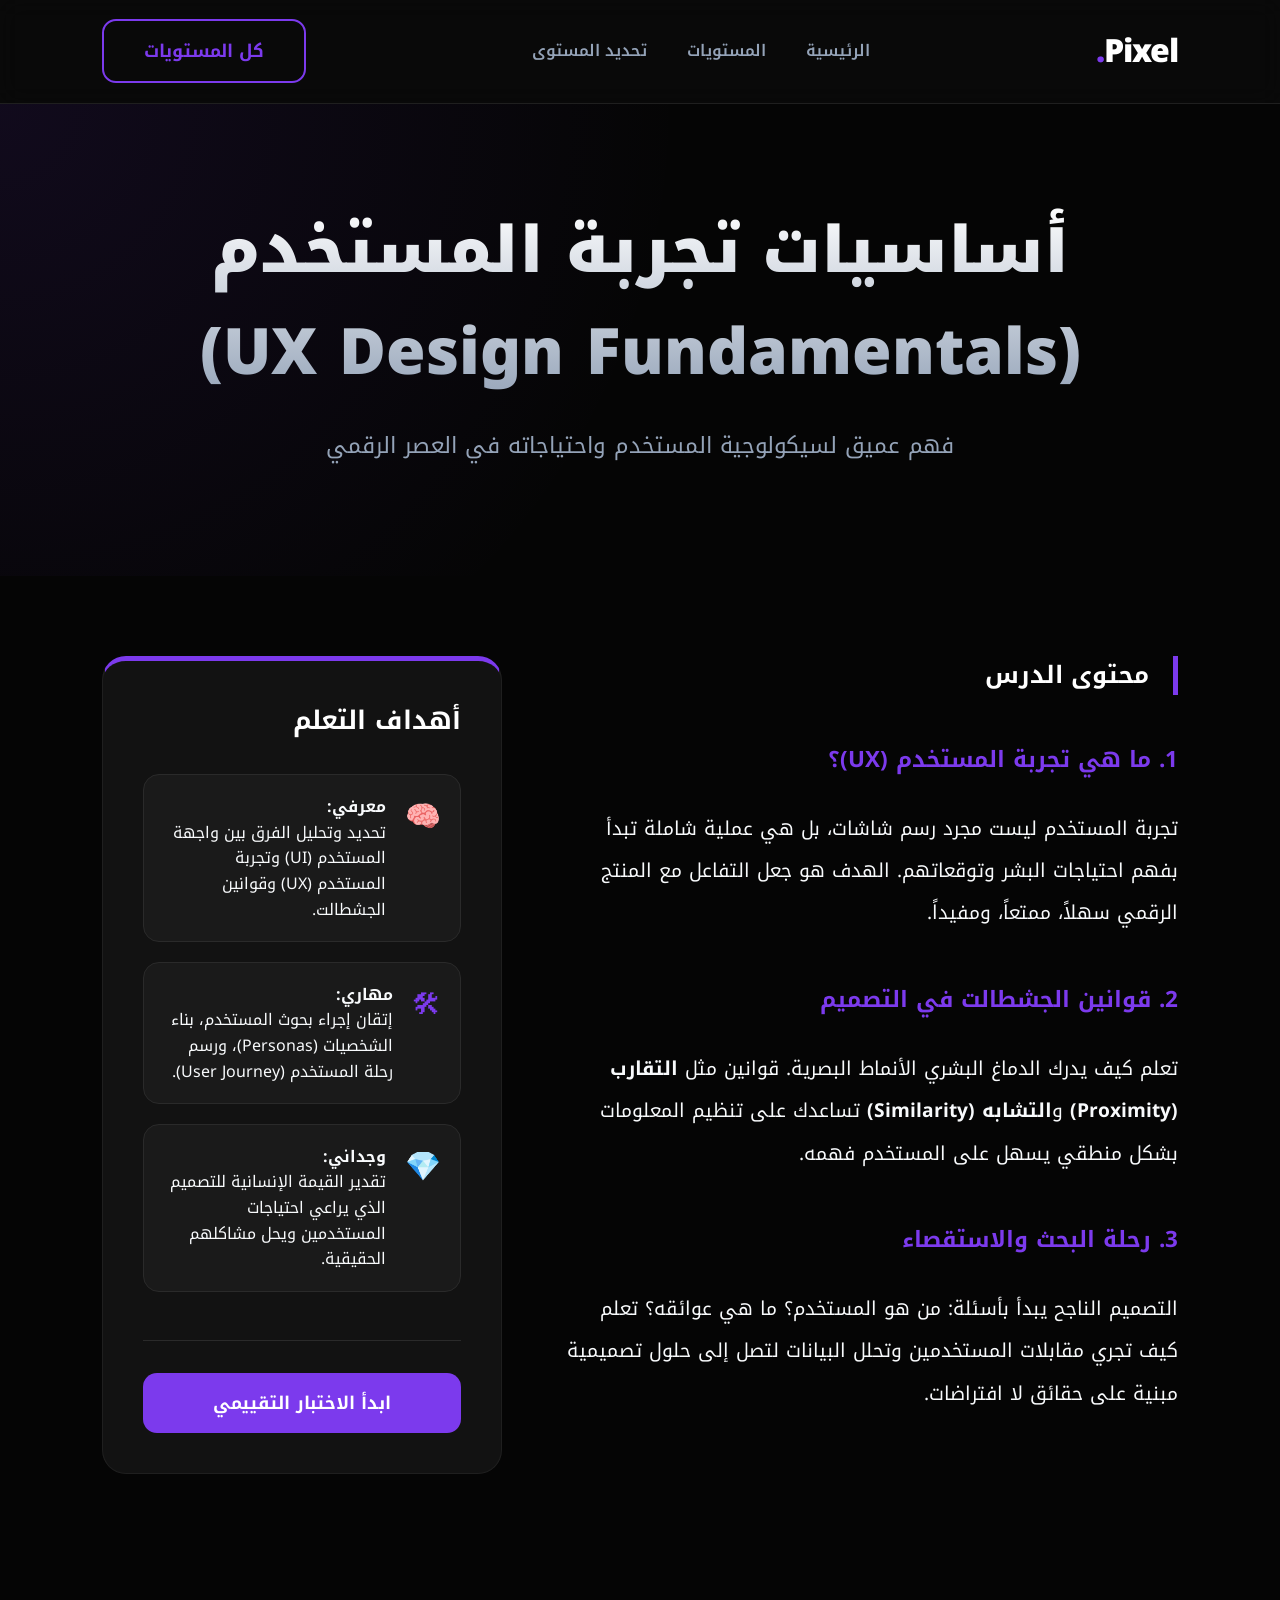
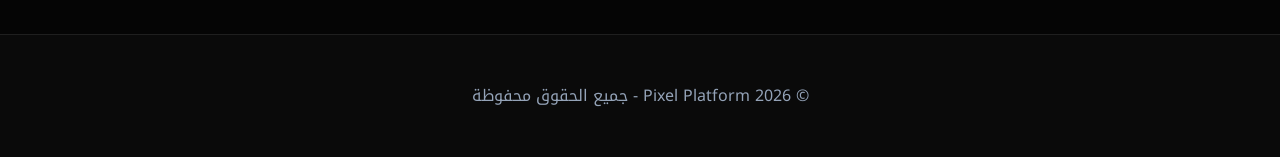
==== pages/lesson-detail.html @ 5a172990 "Initial commit: Pixel UI/UX Platform" ====
<!DOCTYPE html>
<html lang="ar" dir="rtl">
<head>
    <meta charset="UTF-8">
    <meta name="viewport" content="width=device-width, initial-scale=1.0">
    <title>Pixel | تفاصيل الدرس</title>
    <link rel="stylesheet" href="../css/style.css">
    <link rel="preconnect" href="https://fonts.googleapis.com">
    <link rel="preconnect" href="https://fonts.gstatic.com" crossorigin>
    <link href="https://fonts.googleapis.com/css2?family=Noto+Kufi+Arabic:wght@400;700;900&display=swap" rel="stylesheet">
    <style>
        body { font-family: 'Noto Kufi Arabic', sans-serif; }
        .objective-item { display: flex; align-items: flex-start; gap: 1.2rem; margin-bottom: 1.2rem; padding: 1.2rem; background: #1a1a1a; border-radius: 16px; border: 1px solid #2a2a2a; transition: var(--transition); }
        .objective-item:hover { transform: translateX(-8px); border-color: var(--secondary); background: #251a3a; }
        .objective-icon { font-size: 1.8rem; color: var(--secondary); }
    </style>
</head>
<body>
    <nav class="navbar animate-up">
        <div class="logo">Pixel<span>.</span></div>
        <ul class="nav-links">
            <li><a href="../index.html">الرئيسية</a></li>
            <li><a href="levels.html">المستويات</a></li>
            <li><a href="placement-test.html">تحديد المستوى</a></li>
        </ul>
        <a href="levels.html" class="btn btn-outline">كل المستويات</a>
    </nav>

    <header class="hero" style="padding: 6rem 8% 4rem; background: radial-gradient(circle at top left, rgba(124, 58, 237, 0.1), transparent 50%);">
        <div class="container">
            <h1 id="lesson-title" class="animate-up">جاري التحميل...</h1>
            <p id="lesson-subtitle" class="animate-up" style="animation-delay: 0.2s;"></p>
        </div>
    </header>

    <main class="container">
        <div style="display: grid; grid-template-columns: 1fr 400px; gap: 4rem; margin-top: 5rem; flex-wrap: wrap;">
            <div class="animate-up" style="animation-delay: 0.4s;">
                <h2 style="color: var(--white); margin-bottom: 2.5rem; border-right: 5px solid var(--secondary); padding-right: 1.5rem;">محتوى الدرس</h2>
                <div id="lesson-content" style="font-size: 1.2rem; line-height: 2.2; color: var(--text-main);">
                    <!-- Content loaded via JS -->
                </div>
            </div>

            <aside class="animate-up" style="animation-delay: 0.6s;">
                <div class="card" style="position: sticky; top: 120px; border-top: 5px solid var(--secondary);">
                    <h3 style="margin-bottom: 2rem; font-size: 1.6rem;">أهداف التعلم</h3>
                    <div id="objectives-container">
                        <!-- Objectives loaded via JS -->
                    </div>
                    <div style="margin-top: 3rem; padding-top: 2rem; border-top: 1px solid #2a2a2a; text-align: center;">
                        <a href="quiz.html" class="btn" style="width: 100%; justify-content: center;">ابدأ الاختبار التقييمي</a>
                    </div>
                </div>
            </aside>
        </div>
    </main>

    <footer style="margin-top: 10rem; padding: 3rem; text-align: center;">
        <p style="color: var(--text-muted);">&copy; 2026 Pixel Platform - جميع الحقوق محفوظة</p>
    </footer>

    <script src="../js/lessons-data.js"></script>
    <script>
        const urlParams = new URLSearchParams(window.location.search);
        const lessonId = urlParams.get('id') || "1";

        if (lessonsData[lessonId]) {
            const lesson = lessonsData[lessonId];
            document.getElementById('lesson-title').innerText = lesson.title;
            document.getElementById('lesson-subtitle').innerText = lesson.subtitle;
            document.getElementById('lesson-content').innerHTML = lesson.content;
            
            const objectivesHTML = `
                <div class="objective-item">
                    <span class="objective-icon">🧠</span>
                    <div><strong>معرفي:</strong><br>${lesson.objectives.cognitive}</div>
                </div>
                <div class="objective-item">
                    <span class="objective-icon">🛠</span>
                    <div><strong>مهاري:</strong><br>${lesson.objectives.skill}</div>
                </div>
                <div class="objective-item">
                    <span class="objective-icon">💎</span>
                    <div><strong>وجداني:</strong><br>${lesson.objectives.emotional}</div>
                </div>
            `;
            document.getElementById('objectives-container').innerHTML = objectivesHTML;
            document.title = `Pixel | ${lesson.title}`;
        }
    </script>
</body>
</html>
---- css/style.css ----
/* Pixel UI/UX Platform - Dark & Purple Professional Theme */
:root {
    --primary: #0a0a0a;
    --secondary: #7c3aed; /* Vibrant Purple */
    --secondary-hover: #8b5cf6;
    --accent: #d8b4fe;
    --background: #050505;
    --surface: #121212;
    --text-main: #f8fafc;
    --text-muted: #94a3b8;
    --white: #ffffff;
    --card-shadow: 0 10px 30px -5px rgba(124, 58, 237, 0.2);
    --transition: all 0.3s cubic-bezier(0.4, 0, 0.2, 1);
}

* {
    box-sizing: border-box;
    margin: 0;
    padding: 0;
}

body {
    font-family: 'Inter', 'Segoe UI', Tahoma, Geneva, Verdana, sans-serif;
    direction: rtl;
    text-align: right;
    line-height: 1.6;
    color: var(--text-main);
    background-color: var(--background);
    overflow-x: hidden;
}

/* Animations */
@keyframes fadeInUp {
    from { opacity: 0; transform: translateY(30px); }
    to { opacity: 1; transform: translateY(0); }
}

@keyframes glow {
    0% { box-shadow: 0 0 5px rgba(124, 58, 237, 0.2); }
    50% { box-shadow: 0 0 20px rgba(124, 58, 237, 0.4); }
    100% { box-shadow: 0 0 5px rgba(124, 58, 237, 0.2); }
}

.animate-up { animation: fadeInUp 0.8s ease-out forwards; }

/* Navbar */
.navbar {
    background-color: rgba(10, 10, 10, 0.8);
    backdrop-filter: blur(12px);
    padding: 1.2rem 8%;
    display: flex;
    justify-content: space-between;
    align-items: center;
    position: sticky;
    top: 0;
    z-index: 1000;
    border-bottom: 1px solid #1f1f1f;
}

.logo {
    font-size: 2rem;
    font-weight: 900;
    color: var(--white);
    letter-spacing: -1px;
}

.logo span {
    color: var(--secondary);
}

.nav-links {
    list-style: none;
    display: flex;
    gap: 2.5rem;
}

.nav-links a {
    color: var(--text-muted);
    text-decoration: none;
    font-weight: 600;
    transition: var(--transition);
}

.nav-links a:hover, .nav-links a.active {
    color: var(--secondary);
}

/* Hero Section */
.hero {
    padding: 10rem 8% 8rem;
    background: radial-gradient(circle at top left, rgba(124, 58, 237, 0.15), transparent 40%),
                radial-gradient(circle at bottom right, rgba(124, 58, 237, 0.1), transparent 40%);
    text-align: center;
}

.hero h1 {
    font-size: 4rem;
    font-weight: 900;
    margin-bottom: 1.5rem;
    background: linear-gradient(to bottom, #fff, #94a3b8);
    -webkit-background-clip: text;
    -webkit-text-fill-color: transparent;
}

.hero p {
    font-size: 1.4rem;
    color: var(--text-muted);
    max-width: 800px;
    margin: 0 auto 3rem;
}

/* Cards & Grid */
.container {
    max-width: 1400px;
    margin: 0 auto;
    padding: 0 8%;
}

.grid {
    display: grid;
    grid-template-columns: repeat(auto-fit, minmax(350px, 1fr));
    gap: 2.5rem;
    margin: 5rem 0;
}

.card {
    background: var(--surface);
    border-radius: 24px;
    padding: 2.5rem;
    border: 1px solid #1f1f1f;
    transition: var(--transition);
    position: relative;
    overflow: hidden;
}

.card:hover {
    transform: translateY(-10px);
    border-color: var(--secondary);
    box-shadow: var(--card-shadow);
}

.card h3 {
    font-size: 1.5rem;
    margin-bottom: 1rem;
    color: var(--white);
}

.card p {
    color: var(--text-muted);
    margin-bottom: 1.5rem;
}

/* Buttons */
.btn {
    display: inline-flex;
    align-items: center;
    padding: 1rem 2.5rem;
    background-color: var(--secondary);
    color: var(--white);
    text-decoration: none;
    border-radius: 14px;
    font-weight: 700;
    transition: var(--transition);
    border: none;
    cursor: pointer;
    font-size: 1.1rem;
}

.btn:hover {
    background-color: var(--secondary-hover);
    transform: scale(1.05);
    box-shadow: 0 0 25px rgba(124, 58, 237, 0.5);
}

.btn-outline {
    background-color: transparent;
    border: 2px solid var(--secondary);
    color: var(--secondary);
}

.btn-outline:hover {
    background-color: var(--secondary);
    color: var(--white);
}

/* Quiz UI */
.quiz-container {
    max-width: 900px;
    margin: 4rem auto;
    background: var(--surface);
    padding: 3.5rem;
    border-radius: 32px;
    border: 1px solid #1f1f1f;
}

.option {
    background: #1a1a1a;
    border: 2px solid #2a2a2a;
    border-radius: 16px;
    padding: 1.2rem;
    margin-bottom: 1rem;
    cursor: pointer;
    transition: var(--transition);
    display: flex;
    align-items: center;
    gap: 1rem;
}

.option:hover {
    border-color: var(--secondary);
    background: #251a3a;
}

.option.selected {
    border-color: var(--secondary);
    background: var(--secondary);
    color: white;
}

/* Footer */
footer {
    padding: 5rem 8% 3rem;
    background: #0a0a0a;
    border-top: 1px solid #1f1f1f;
    text-align: center;
}

.footer-logo {
    font-size: 1.8rem;
    font-weight: 800;
    margin-bottom: 2rem;
}

/* Responsive */
@media (max-width: 768px) {
    .hero h1 { font-size: 2.8rem; }
    .nav-links { display: none; }
}
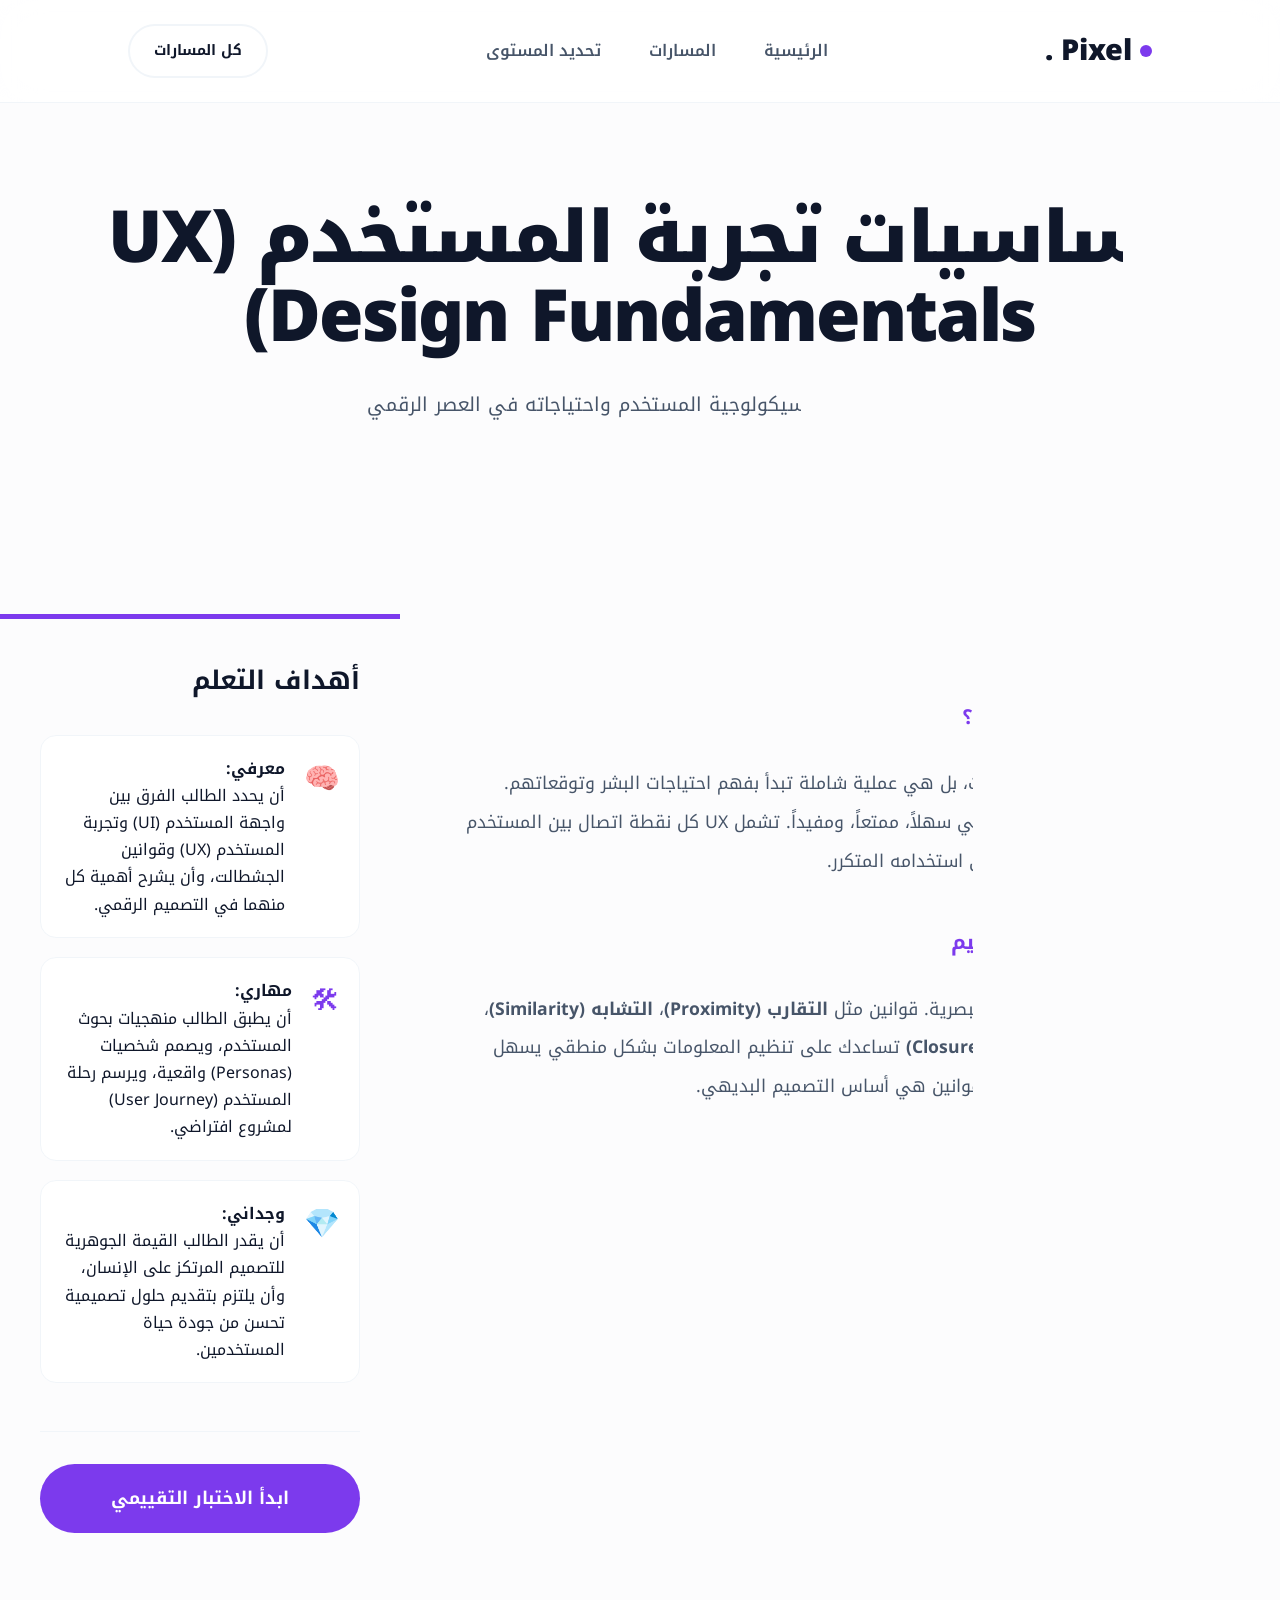
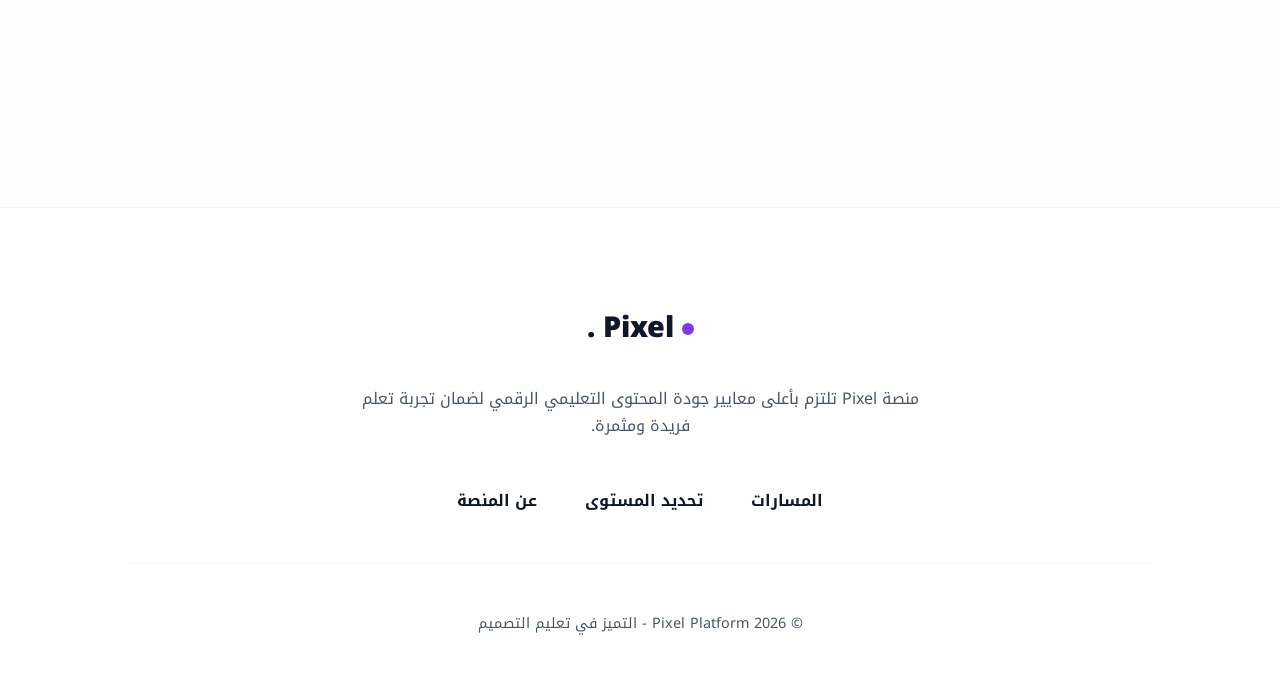
==== commit cf46b7c4: "Compliance Update: Ensure all 14 pedagogical and technical standards are met" ====
--- a/pages/lesson-detail.html
+++ b/pages/lesson-detail.html
@@ -10,66 +10,92 @@
     <link href="https://fonts.googleapis.com/css2?family=Noto+Kufi+Arabic:wght@400;700;900&display=swap" rel="stylesheet">
     <style>
         body { font-family: 'Noto Kufi Arabic', sans-serif; }
-        .objective-item { display: flex; align-items: flex-start; gap: 1.2rem; margin-bottom: 1.2rem; padding: 1.2rem; background: #1a1a1a; border-radius: 16px; border: 1px solid #2a2a2a; transition: var(--transition); }
-        .objective-item:hover { transform: translateX(-8px); border-color: var(--secondary); background: #251a3a; }
+        .objective-item { display: flex; align-items: flex-start; gap: 1.2rem; margin-bottom: 1.2rem; padding: 1.2rem; background: var(--card-bg); border-radius: 16px; border: 1px solid var(--border-soft); transition: var(--transition-smooth); }
+        .objective-item:hover { transform: translateX(-8px); border-color: var(--secondary); background: var(--secondary-light); }
         .objective-icon { font-size: 1.8rem; color: var(--secondary); }
     </style>
 </head>
 <body>
-    <nav class="navbar animate-up">
-        <div class="logo">Pixel<span>.</span></div>
+    <nav class="navbar reveal">
+        <div class="logo">
+            <div class="logo-dot"></div>
+            Pixel<span>.</span>
+        </div>
         <ul class="nav-links">
             <li><a href="../index.html">الرئيسية</a></li>
-            <li><a href="levels.html">المستويات</a></li>
+            <li><a href="levels.html">المسارات</a></li>
             <li><a href="placement-test.html">تحديد المستوى</a></li>
         </ul>
-        <a href="levels.html" class="btn btn-outline">كل المستويات</a>
+        <a href="levels.html" class="btn-ghost" style="padding: 0.8rem 1.5rem; font-size: 0.9rem;">كل المسارات</a>
     </nav>
 
-    <header class="hero" style="padding: 6rem 8% 4rem; background: radial-gradient(circle at top left, rgba(124, 58, 237, 0.1), transparent 50%);">
+    <header class="hero" style="padding: 6rem 8% 4rem; background: none;">
         <div class="container">
-            <h1 id="lesson-title" class="animate-up">جاري التحميل...</h1>
-            <p id="lesson-subtitle" class="animate-up" style="animation-delay: 0.2s;"></p>
+            <h1 id="lesson-title" class="reveal">جاري التحميل...</h1>
+            <p id="lesson-subtitle" class="reveal" style="animation-delay: 0.2s; font-size: 1.2rem;"></p>
         </div>
     </header>
 
     <main class="container">
         <div style="display: grid; grid-template-columns: 1fr 400px; gap: 4rem; margin-top: 5rem; flex-wrap: wrap;">
-            <div class="animate-up" style="animation-delay: 0.4s;">
-                <h2 style="color: var(--white); margin-bottom: 2.5rem; border-right: 5px solid var(--secondary); padding-right: 1.5rem;">محتوى الدرس</h2>
-                <div id="lesson-content" style="font-size: 1.2rem; line-height: 2.2; color: var(--text-main);">
+            <div class="reveal" style="animation-delay: 0.4s;">
+                <h2 style="color: var(--text-dark); margin-bottom: 2.5rem; border-right: 5px solid var(--secondary); padding-right: 1.5rem;">محتوى الدرس</h2>
+                <div id="lesson-content" style="font-size: 1.1rem; line-height: 2.2; color: var(--text-slate);">
                     <!-- Content loaded via JS -->
+                </div>
+                <div style="margin-top: 4rem; padding-top: 2rem; border-top: 1px solid var(--border-soft);">
+                    <h3 style="color: var(--text-dark); margin-bottom: 1.5rem;">أدوات ومصادر مساعدة</h3>
+                    <p style="color: var(--text-slate);">لتعزيز فهمك، يمكنك استكشاف هذه الأدوات والمصادر الإضافية:</p>
+                    <ul style="list-style: none; margin-top: 1rem;">
+                        <li style="margin-bottom: 0.8rem;"><a href="#" style="color: var(--secondary); text-decoration: none; font-weight: 600;">فيديو شرح مفصل للمفاهيم الأساسية</a></li>
+                        <li style="margin-bottom: 0.8rem;"><a href="#" style="color: var(--secondary); text-decoration: none; font-weight: 600;">ملخص مرئي (Infographic) لقوانين الجشطالت</a></li>
+                        <li style="margin-bottom: 0.8rem;"><a href="#" style="color: var(--secondary); text-decoration: none; font-weight: 600;">تمارين تفاعلية على Figma</a></li>
+                    </ul>
                 </div>
             </div>
 
-            <aside class="animate-up" style="animation-delay: 0.6s;">
-                <div class="card" style="position: sticky; top: 120px; border-top: 5px solid var(--secondary);">
-                    <h3 style="margin-bottom: 2rem; font-size: 1.6rem;">أهداف التعلم</h3>
+            <aside class="reveal" style="animation-delay: 0.6s;">
+                <div class="card" style="position: sticky; top: 120px; border-top: 5px solid var(--secondary); padding: 2.5rem;">
+                    <h3 style="margin-bottom: 2rem; font-size: 1.6rem; color: var(--text-dark);">أهداف التعلم</h3>
                     <div id="objectives-container">
                         <!-- Objectives loaded via JS -->
                     </div>
-                    <div style="margin-top: 3rem; padding-top: 2rem; border-top: 1px solid #2a2a2a; text-align: center;">
-                        <a href="quiz.html" class="btn" style="width: 100%; justify-content: center;">ابدأ الاختبار التقييمي</a>
+                    <div style="margin-top: 3rem; padding-top: 2rem; border-top: 1px solid var(--border-soft); text-align: center;">
+                        <a href="quiz.html" class="btn-main" style="width: 100%; justify-content: center;">ابدأ الاختبار التقييمي</a>
                     </div>
                 </div>
             </aside>
         </div>
     </main>
 
-    <footer style="margin-top: 10rem; padding: 3rem; text-align: center;">
-        <p style="color: var(--text-muted);">&copy; 2026 Pixel Platform - جميع الحقوق محفوظة</p>
+    <footer style="margin-top: 10rem; padding: 6rem 10% 4rem; background: #fff; border-top: 1px solid var(--border-soft); text-align: center;">
+        <div class="container">
+            <div class="logo" style="justify-content: center; margin-bottom: 2rem;">
+                <div class="logo-dot"></div>
+                Pixel<span>.</span>
+            </div>
+            <p style="color: var(--text-slate); max-width: 600px; margin: 0 auto 3rem;">منصة Pixel تلتزم بأعلى معايير جودة المحتوى التعليمي الرقمي لضمان تجربة تعلم فريدة ومثمرة.</p>
+            <div style="display: flex; gap: 3rem; justify-content: center; margin-bottom: 3rem; font-weight: 700;">
+                <a href="levels.html" style="color: var(--text-dark); text-decoration: none;">المسارات</a>
+                <a href="placement-test.html" style="color: var(--text-dark); text-decoration: none;">تحديد المستوى</a>
+                <a href="#" style="color: var(--text-dark); text-decoration: none;">عن المنصة</a>
+            </div>
+            <div style="border-top: 1px solid var(--border-soft); padding-top: 3rem; color: var(--text-slate); font-size: 0.9rem;">
+                &copy; 2026 Pixel Platform - التميز في تعليم التصميم
+            </div>
+        </div>
     </footer>
 
     <script src="../js/lessons-data.js"></script>
     <script>
         const urlParams = new URLSearchParams(window.location.search);
-        const lessonId = urlParams.get('id') || "1";
+        const lessonId = urlParams.get("id") || "1";
 
         if (lessonsData[lessonId]) {
             const lesson = lessonsData[lessonId];
-            document.getElementById('lesson-title').innerText = lesson.title;
-            document.getElementById('lesson-subtitle').innerText = lesson.subtitle;
-            document.getElementById('lesson-content').innerHTML = lesson.content;
+            document.getElementById("lesson-title").innerText = lesson.title;
+            document.getElementById("lesson-subtitle").innerText = lesson.subtitle;
+            document.getElementById("lesson-content").innerHTML = lesson.content;
             
             const objectivesHTML = `
                 <div class="objective-item">
@@ -85,7 +111,7 @@
                     <div><strong>وجداني:</strong><br>${lesson.objectives.emotional}</div>
                 </div>
             `;
-            document.getElementById('objectives-container').innerHTML = objectivesHTML;
+            document.getElementById("objectives-container").innerHTML = objectivesHTML;
             document.title = `Pixel | ${lesson.title}`;
         }
     </script>
--- a/css/style.css
+++ b/css/style.css
@@ -1,16 +1,18 @@
-/* Pixel UI/UX Platform - Dark & Purple Professional Theme */
+/* Pixel UI/UX Platform - Modern Minimalist (Bento Grid) Light Theme */
 :root {
-    --primary: #0a0a0a;
+    --primary: #ffffff;
     --secondary: #7c3aed; /* Vibrant Purple */
-    --secondary-hover: #8b5cf6;
-    --accent: #d8b4fe;
-    --background: #050505;
-    --surface: #121212;
-    --text-main: #f8fafc;
-    --text-muted: #94a3b8;
-    --white: #ffffff;
-    --card-shadow: 0 10px 30px -5px rgba(124, 58, 237, 0.2);
-    --transition: all 0.3s cubic-bezier(0.4, 0, 0.2, 1);
+    --secondary-light: #f5f3ff;
+    --text-dark: #0f172a;
+    --text-slate: #475569;
+    --bg-main: #fcfcfd;
+    --border-soft: #f1f5f9;
+    --card-bg: #ffffff;
+    --shadow-sm: 0 2px 4px rgba(0,0,0,0.02);
+    --shadow-md: 0 20px 40px -15px rgba(124, 58, 237, 0.12);
+    --radius-lg: 32px;
+    --radius-md: 20px;
+    --transition-smooth: all 0.5s cubic-bezier(0.23, 1, 0.32, 1);
 }
 
 * {
@@ -20,219 +22,264 @@
 }
 
 body {
-    font-family: 'Inter', 'Segoe UI', Tahoma, Geneva, Verdana, sans-serif;
+    font-family: 'Noto Kufi Arabic', 'Inter', sans-serif;
     direction: rtl;
     text-align: right;
-    line-height: 1.6;
-    color: var(--text-main);
-    background-color: var(--background);
+    background-color: var(--bg-main);
+    color: var(--text-dark);
+    line-height: 1.7;
     overflow-x: hidden;
 }
 
-/* Animations */
-@keyframes fadeInUp {
-    from { opacity: 0; transform: translateY(30px); }
-    to { opacity: 1; transform: translateY(0); }
-}
-
-@keyframes glow {
-    0% { box-shadow: 0 0 5px rgba(124, 58, 237, 0.2); }
-    50% { box-shadow: 0 0 20px rgba(124, 58, 237, 0.4); }
-    100% { box-shadow: 0 0 5px rgba(124, 58, 237, 0.2); }
-}
-
-.animate-up { animation: fadeInUp 0.8s ease-out forwards; }
-
-/* Navbar */
+/* Sophisticated Animations */
+@keyframes revealUp {
+    from { opacity: 0; transform: translateY(40px) scale(0.98); }
+    to { opacity: 1; transform: translateY(0) scale(1); }
+}
+
+@keyframes float {
+    0%, 100% { transform: translateY(0); }
+    50% { transform: translateY(-10px); }
+}
+
+.reveal { animation: revealUp 1s cubic-bezier(0.16, 1, 0.3, 1) forwards; }
+
+/* Modern Navigation */
 .navbar {
-    background-color: rgba(10, 10, 10, 0.8);
-    backdrop-filter: blur(12px);
-    padding: 1.2rem 8%;
+    padding: 1.5rem 10%;
     display: flex;
     justify-content: space-between;
     align-items: center;
+    background: rgba(255, 255, 255, 0.8);
+    backdrop-filter: blur(20px);
     position: sticky;
     top: 0;
     z-index: 1000;
-    border-bottom: 1px solid #1f1f1f;
+    border-bottom: 1px solid var(--border-soft);
 }
 
 .logo {
-    font-size: 2rem;
+    font-size: 1.8rem;
     font-weight: 900;
-    color: var(--white);
-    letter-spacing: -1px;
-}
-
-.logo span {
-    color: var(--secondary);
+    color: var(--text-dark);
+    display: flex;
+    align-items: center;
+    gap: 0.5rem;
+}
+
+.logo-dot {
+    width: 12px;
+    height: 12px;
+    background: var(--secondary);
+    border-radius: 50%;
 }
 
 .nav-links {
+    display: flex;
+    gap: 3rem;
     list-style: none;
-    display: flex;
-    gap: 2.5rem;
 }
 
 .nav-links a {
-    color: var(--text-muted);
     text-decoration: none;
+    color: var(--text-slate);
     font-weight: 600;
-    transition: var(--transition);
+    font-size: 1rem;
+    transition: var(--transition-smooth);
+    position: relative;
+}
+
+.nav-links a::after {
+    content: '';
+    position: absolute;
+    bottom: -5px;
+    left: 0;
+    width: 0;
+    height: 2px;
+    background: var(--secondary);
+    transition: var(--transition-smooth);
+}
+
+.nav-links a:hover::after, .nav-links a.active::after {
+    width: 100%;
 }
 
 .nav-links a:hover, .nav-links a.active {
     color: var(--secondary);
 }
 
-/* Hero Section */
+/* Creative Hero */
 .hero {
-    padding: 10rem 8% 8rem;
-    background: radial-gradient(circle at top left, rgba(124, 58, 237, 0.15), transparent 40%),
-                radial-gradient(circle at bottom right, rgba(124, 58, 237, 0.1), transparent 40%);
+    padding: 10rem 10% 6rem;
     text-align: center;
+    position: relative;
+}
+
+.hero-tag {
+    display: inline-block;
+    padding: 0.6rem 1.5rem;
+    background: var(--secondary-light);
+    color: var(--secondary);
+    border-radius: 100px;
+    font-weight: 700;
+    font-size: 0.9rem;
+    margin-bottom: 2rem;
 }
 
 .hero h1 {
-    font-size: 4rem;
+    font-size: 4.5rem;
     font-weight: 900;
-    margin-bottom: 1.5rem;
-    background: linear-gradient(to bottom, #fff, #94a3b8);
-    -webkit-background-clip: text;
-    -webkit-text-fill-color: transparent;
+    line-height: 1.1;
+    margin-bottom: 2rem;
+    letter-spacing: -2px;
+}
+
+.hero h1 span {
+    color: var(--secondary);
 }
 
 .hero p {
-    font-size: 1.4rem;
-    color: var(--text-muted);
-    max-width: 800px;
+    font-size: 1.3rem;
+    color: var(--text-slate);
+    max-width: 700px;
     margin: 0 auto 3rem;
 }
 
-/* Cards & Grid */
-.container {
-    max-width: 1400px;
-    margin: 0 auto;
-    padding: 0 8%;
-}
-
-.grid {
+/* Bento Grid Layout */
+.bento-grid {
     display: grid;
-    grid-template-columns: repeat(auto-fit, minmax(350px, 1fr));
-    gap: 2.5rem;
-    margin: 5rem 0;
-}
-
-.card {
-    background: var(--surface);
-    border-radius: 24px;
+    grid-template-columns: repeat(4, 1fr);
+    grid-auto-rows: minmax(200px, auto);
+    gap: 1.5rem;
+    margin: 4rem 0;
+}
+
+.bento-item {
+    background: var(--card-bg);
+    border-radius: var(--radius-lg);
     padding: 2.5rem;
-    border: 1px solid #1f1f1f;
-    transition: var(--transition);
-    position: relative;
-    overflow: hidden;
-}
-
-.card:hover {
-    transform: translateY(-10px);
-    border-color: var(--secondary);
-    box-shadow: var(--card-shadow);
-}
-
-.card h3 {
-    font-size: 1.5rem;
-    margin-bottom: 1rem;
-    color: var(--white);
-}
-
-.card p {
-    color: var(--text-muted);
-    margin-bottom: 1.5rem;
+    border: 1px solid var(--border-soft);
+    transition: var(--transition-smooth);
+    display: flex;
+    flex-direction: column;
+    justify-content: space-between;
+}
+
+.bento-item:hover {
+    transform: scale(1.02);
+    box-shadow: var(--shadow-md);
+    border-color: var(--secondary-light);
+}
+
+.bento-item.large { grid-column: span 2; grid-row: span 2; }
+.bento-item.wide { grid-column: span 2; }
+
+.bento-item h3 { font-size: 1.8rem; margin-bottom: 1rem; font-weight: 800; }
+.bento-item p { color: var(--text-slate); font-size: 1.1rem; }
+
+.icon-box {
+    width: 60px;
+    height: 60px;
+    background: var(--secondary-light);
+    border-radius: 18px;
+    display: flex;
+    align-items: center;
+    justify-content: center;
+    font-size: 1.8rem;
+    margin-bottom: 2rem;
+    color: var(--secondary);
 }
 
 /* Buttons */
-.btn {
+.btn-main {
+    padding: 1.2rem 2.5rem;
+    background: var(--secondary);
+    color: white;
+    border-radius: 100px;
+    text-decoration: none;
+    font-weight: 700;
+    font-size: 1.1rem;
     display: inline-flex;
     align-items: center;
-    padding: 1rem 2.5rem;
-    background-color: var(--secondary);
-    color: var(--white);
-    text-decoration: none;
-    border-radius: 14px;
-    font-weight: 700;
-    transition: var(--transition);
+    gap: 0.8rem;
+    transition: var(--transition-smooth);
     border: none;
     cursor: pointer;
-    font-size: 1.1rem;
-}
-
-.btn:hover {
-    background-color: var(--secondary-hover);
-    transform: scale(1.05);
-    box-shadow: 0 0 25px rgba(124, 58, 237, 0.5);
-}
-
-.btn-outline {
-    background-color: transparent;
-    border: 2px solid var(--secondary);
-    color: var(--secondary);
-}
-
-.btn-outline:hover {
-    background-color: var(--secondary);
-    color: var(--white);
-}
-
-/* Quiz UI */
-.quiz-container {
-    max-width: 900px;
+}
+
+.btn-main:hover {
+    background: var(--text-dark);
+    transform: translateY(-5px);
+    box-shadow: 0 15px 30px rgba(0,0,0,0.1);
+}
+
+.btn-ghost {
+    padding: 1.2rem 2.5rem;
+    background: transparent;
+    color: var(--text-dark);
+    border: 2px solid var(--border-soft);
+    border-radius: 100px;
+    text-decoration: none;
+    font-weight: 700;
+    transition: var(--transition-smooth);
+}
+
+.btn-ghost:hover {
+    border-color: var(--secondary);
+    color: var(--secondary);
+}
+
+/* Quiz & Lesson UI Refinement */
+.content-wrapper {
+    max-width: 1100px;
     margin: 4rem auto;
-    background: var(--surface);
-    padding: 3.5rem;
-    border-radius: 32px;
-    border: 1px solid #1f1f1f;
-}
-
-.option {
-    background: #1a1a1a;
-    border: 2px solid #2a2a2a;
-    border-radius: 16px;
-    padding: 1.2rem;
-    margin-bottom: 1rem;
+    background: white;
+    padding: 4rem;
+    border-radius: var(--radius-lg);
+    border: 1px solid var(--border-soft);
+    box-shadow: var(--shadow-md);
+}
+
+.modern-option {
+    background: var(--bg-main);
+    padding: 1.5rem;
+    border-radius: var(--radius-md);
+    border: 2px solid var(--border-soft);
+    margin-bottom: 1.2rem;
     cursor: pointer;
-    transition: var(--transition);
-    display: flex;
-    align-items: center;
-    gap: 1rem;
-}
-
-.option:hover {
+    transition: var(--transition-smooth);
+    display: flex;
+    align-items: center;
+    gap: 1.5rem;
+    font-weight: 600;
+}
+
+.modern-option:hover {
     border-color: var(--secondary);
-    background: #251a3a;
-}
-
-.option.selected {
+    background: var(--secondary-light);
+}
+
+.modern-option.active {
+    background: var(--secondary);
+    color: white;
     border-color: var(--secondary);
-    background: var(--secondary);
-    color: white;
 }
 
 /* Footer */
 footer {
-    padding: 5rem 8% 3rem;
-    background: #0a0a0a;
-    border-top: 1px solid #1f1f1f;
+    padding: 6rem 10% 4rem;
+    background: #fff;
+    border-top: 1px solid var(--border-soft);
     text-align: center;
 }
 
-.footer-logo {
-    font-size: 1.8rem;
-    font-weight: 800;
-    margin-bottom: 2rem;
-}
-
 /* Responsive */
-@media (max-width: 768px) {
-    .hero h1 { font-size: 2.8rem; }
+@media (max-width: 1024px) {
+    .bento-grid { grid-template-columns: repeat(2, 1fr); }
+    .hero h1 { font-size: 3rem; }
+}
+
+@media (max-width: 600px) {
+    .bento-grid { grid-template-columns: 1fr; }
     .nav-links { display: none; }
 }
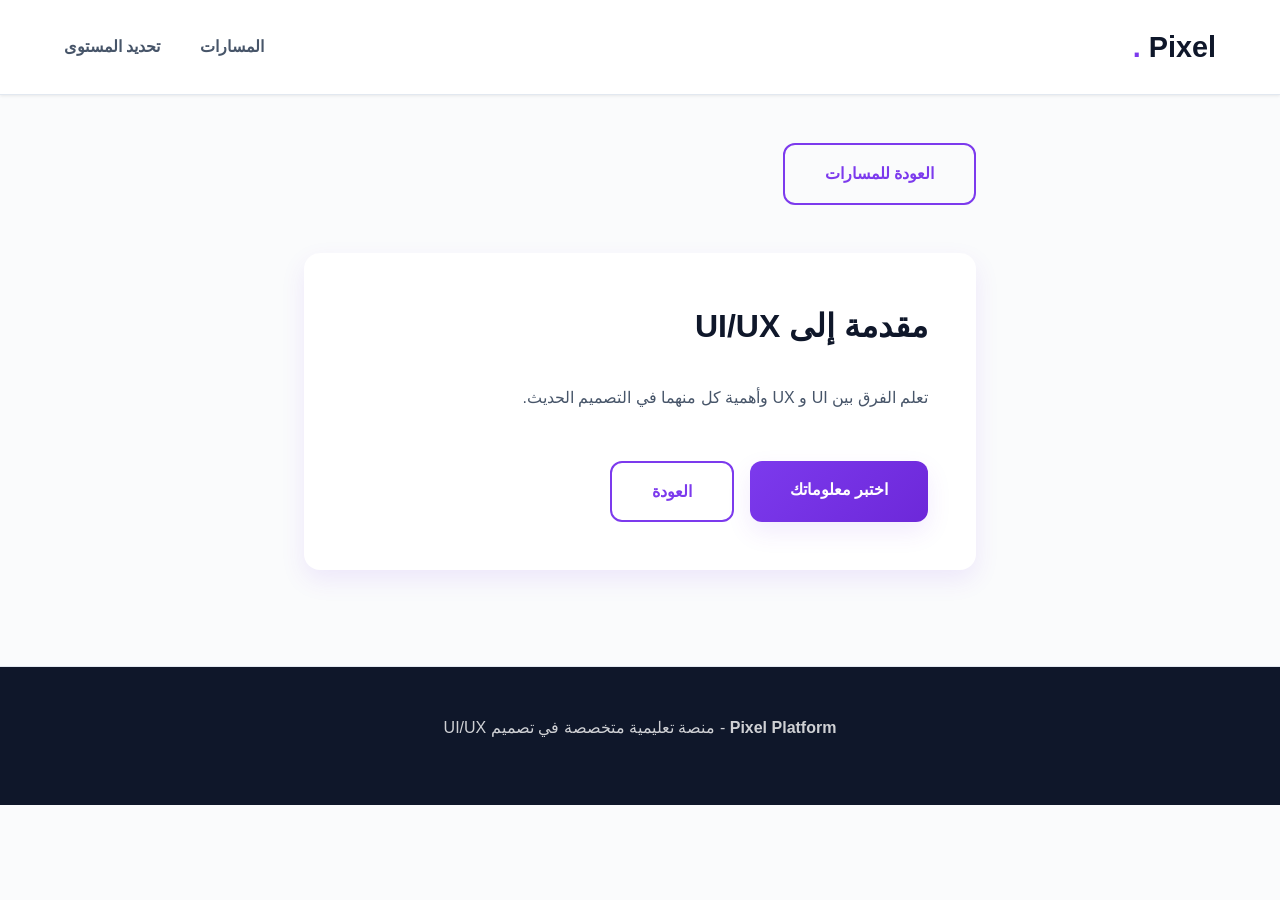
==== commit 78c91b57: "Final Stabilization: Fixed all logic and UI errors, ensured full compliance with educational standar" ====
--- a/pages/lesson-detail.html
+++ b/pages/lesson-detail.html
@@ -1,119 +1,80 @@
 <!DOCTYPE html>
-<html lang="ar" dir="rtl">
+<html lang="ar">
 <head>
     <meta charset="UTF-8">
     <meta name="viewport" content="width=device-width, initial-scale=1.0">
-    <title>Pixel | تفاصيل الدرس</title>
+    <title>درس - Pixel</title>
     <link rel="stylesheet" href="../css/style.css">
-    <link rel="preconnect" href="https://fonts.googleapis.com">
-    <link rel="preconnect" href="https://fonts.gstatic.com" crossorigin>
-    <link href="https://fonts.googleapis.com/css2?family=Noto+Kufi+Arabic:wght@400;700;900&display=swap" rel="stylesheet">
-    <style>
-        body { font-family: 'Noto Kufi Arabic', sans-serif; }
-        .objective-item { display: flex; align-items: flex-start; gap: 1.2rem; margin-bottom: 1.2rem; padding: 1.2rem; background: var(--card-bg); border-radius: 16px; border: 1px solid var(--border-soft); transition: var(--transition-smooth); }
-        .objective-item:hover { transform: translateX(-8px); border-color: var(--secondary); background: var(--secondary-light); }
-        .objective-icon { font-size: 1.8rem; color: var(--secondary); }
-    </style>
 </head>
 <body>
-    <nav class="navbar reveal">
-        <div class="logo">
-            <div class="logo-dot"></div>
-            Pixel<span>.</span>
-        </div>
+    <!-- Navigation -->
+    <nav class="navbar">
+        <a href="../index.html" class="logo">
+            <span>Pixel</span><span>.</span>
+        </a>
         <ul class="nav-links">
-            <li><a href="../index.html">الرئيسية</a></li>
-            <li><a href="levels.html">المسارات</a></li>
+            <li><a href="../index.html#levels">المسارات</a></li>
             <li><a href="placement-test.html">تحديد المستوى</a></li>
         </ul>
-        <a href="levels.html" class="btn-ghost" style="padding: 0.8rem 1.5rem; font-size: 0.9rem;">كل المسارات</a>
     </nav>
 
-    <header class="hero" style="padding: 6rem 8% 4rem; background: none;">
-        <div class="container">
-            <h1 id="lesson-title" class="reveal">جاري التحميل...</h1>
-            <p id="lesson-subtitle" class="reveal" style="animation-delay: 0.2s; font-size: 1.2rem;"></p>
+    <!-- Content -->
+    <div class="container" style="padding: 3rem 5%; max-width: 800px;">
+        <div style="margin-bottom: 2rem;">
+            <a href="levels.html" class="btn btn-secondary">العودة للمسارات</a>
         </div>
-    </header>
 
-    <main class="container">
-        <div style="display: grid; grid-template-columns: 1fr 400px; gap: 4rem; margin-top: 5rem; flex-wrap: wrap;">
-            <div class="reveal" style="animation-delay: 0.4s;">
-                <h2 style="color: var(--text-dark); margin-bottom: 2.5rem; border-right: 5px solid var(--secondary); padding-right: 1.5rem;">محتوى الدرس</h2>
-                <div id="lesson-content" style="font-size: 1.1rem; line-height: 2.2; color: var(--text-slate);">
-                    <!-- Content loaded via JS -->
-                </div>
-                <div style="margin-top: 4rem; padding-top: 2rem; border-top: 1px solid var(--border-soft);">
-                    <h3 style="color: var(--text-dark); margin-bottom: 1.5rem;">أدوات ومصادر مساعدة</h3>
-                    <p style="color: var(--text-slate);">لتعزيز فهمك، يمكنك استكشاف هذه الأدوات والمصادر الإضافية:</p>
-                    <ul style="list-style: none; margin-top: 1rem;">
-                        <li style="margin-bottom: 0.8rem;"><a href="#" style="color: var(--secondary); text-decoration: none; font-weight: 600;">فيديو شرح مفصل للمفاهيم الأساسية</a></li>
-                        <li style="margin-bottom: 0.8rem;"><a href="#" style="color: var(--secondary); text-decoration: none; font-weight: 600;">ملخص مرئي (Infographic) لقوانين الجشطالت</a></li>
-                        <li style="margin-bottom: 0.8rem;"><a href="#" style="color: var(--secondary); text-decoration: none; font-weight: 600;">تمارين تفاعلية على Figma</a></li>
-                    </ul>
-                </div>
+        <div class="quiz-container">
+            <h1 id="lesson-title">درس تعليمي</h1>
+            
+            <div id="lesson-content" style="margin: 2rem 0; line-height: 1.8; color: #475569;">
+                <p>محتوى الدرس سيظهر هنا...</p>
             </div>
 
-            <aside class="reveal" style="animation-delay: 0.6s;">
-                <div class="card" style="position: sticky; top: 120px; border-top: 5px solid var(--secondary); padding: 2.5rem;">
-                    <h3 style="margin-bottom: 2rem; font-size: 1.6rem; color: var(--text-dark);">أهداف التعلم</h3>
-                    <div id="objectives-container">
-                        <!-- Objectives loaded via JS -->
-                    </div>
-                    <div style="margin-top: 3rem; padding-top: 2rem; border-top: 1px solid var(--border-soft); text-align: center;">
-                        <a href="quiz.html" class="btn-main" style="width: 100%; justify-content: center;">ابدأ الاختبار التقييمي</a>
-                    </div>
-                </div>
-            </aside>
+            <div style="margin-top: 3rem; display: flex; gap: 1rem; flex-wrap: wrap;">
+                <a href="quiz.html" class="btn btn-primary">اختبر معلوماتك</a>
+                <a href="levels.html" class="btn btn-secondary">العودة</a>
+            </div>
         </div>
-    </main>
+    </div>
 
-    <footer style="margin-top: 10rem; padding: 6rem 10% 4rem; background: #fff; border-top: 1px solid var(--border-soft); text-align: center;">
+    <!-- Footer -->
+    <footer>
         <div class="container">
-            <div class="logo" style="justify-content: center; margin-bottom: 2rem;">
-                <div class="logo-dot"></div>
-                Pixel<span>.</span>
-            </div>
-            <p style="color: var(--text-slate); max-width: 600px; margin: 0 auto 3rem;">منصة Pixel تلتزم بأعلى معايير جودة المحتوى التعليمي الرقمي لضمان تجربة تعلم فريدة ومثمرة.</p>
-            <div style="display: flex; gap: 3rem; justify-content: center; margin-bottom: 3rem; font-weight: 700;">
-                <a href="levels.html" style="color: var(--text-dark); text-decoration: none;">المسارات</a>
-                <a href="placement-test.html" style="color: var(--text-dark); text-decoration: none;">تحديد المستوى</a>
-                <a href="#" style="color: var(--text-dark); text-decoration: none;">عن المنصة</a>
-            </div>
-            <div style="border-top: 1px solid var(--border-soft); padding-top: 3rem; color: var(--text-slate); font-size: 0.9rem;">
-                &copy; 2026 Pixel Platform - التميز في تعليم التصميم
-            </div>
+            <p><strong>Pixel Platform</strong> - منصة تعليمية متخصصة في تصميم UI/UX</p>
         </div>
     </footer>
 
-    <script src="../js/lessons-data.js"></script>
     <script>
-        const urlParams = new URLSearchParams(window.location.search);
-        const lessonId = urlParams.get("id") || "1";
+        const lessons = {
+            beginner: [
+                { title: "مقدمة إلى UI/UX", content: "تعلم الفرق بين UI و UX وأهمية كل منهما في التصميم الحديث." },
+                { title: "أساسيات الألوان", content: "فهم نظرية الألوان وكيفية اختيار الألوان المناسبة للتصميم." }
+            ],
+            intermediate: [
+                { title: "التصميم المتجاوب", content: "تعلم كيفية تصميم واجهات تعمل على جميع الأجهزة." },
+                { title: "تجربة المستخدم", content: "فهم احتياجات المستخدم وكيفية تحسين تجربته." }
+            ],
+            advanced: [
+                { title: "التصميم المتقدم", content: "تقنيات متقدمة في تصميم الواجهات والتفاعلات." },
+                { title: "الاختبار والتحسين", content: "كيفية اختبار التصاميم وتحسينها بناءً على ملاحظات المستخدمين." }
+            ]
+        };
 
-        if (lessonsData[lessonId]) {
-            const lesson = lessonsData[lessonId];
-            document.getElementById("lesson-title").innerText = lesson.title;
-            document.getElementById("lesson-subtitle").innerText = lesson.subtitle;
-            document.getElementById("lesson-content").innerHTML = lesson.content;
+        function loadLesson() {
+            const params = new URLSearchParams(window.location.search);
+            const level = params.get('level') || 'beginner';
+            const lessonNum = parseInt(params.get('lesson')) || 1;
+
+            const lesson = lessons[level] && lessons[level][lessonNum - 1];
             
-            const objectivesHTML = `
-                <div class="objective-item">
-                    <span class="objective-icon">🧠</span>
-                    <div><strong>معرفي:</strong><br>${lesson.objectives.cognitive}</div>
-                </div>
-                <div class="objective-item">
-                    <span class="objective-icon">🛠</span>
-                    <div><strong>مهاري:</strong><br>${lesson.objectives.skill}</div>
-                </div>
-                <div class="objective-item">
-                    <span class="objective-icon">💎</span>
-                    <div><strong>وجداني:</strong><br>${lesson.objectives.emotional}</div>
-                </div>
-            `;
-            document.getElementById("objectives-container").innerHTML = objectivesHTML;
-            document.title = `Pixel | ${lesson.title}`;
+            if (lesson) {
+                document.getElementById('lesson-title').textContent = lesson.title;
+                document.getElementById('lesson-content').innerHTML = `<p>${lesson.content}</p>`;
+            }
         }
+
+        loadLesson();
     </script>
 </body>
 </html>
--- a/css/style.css
+++ b/css/style.css
@@ -1,61 +1,66 @@
-/* Pixel UI/UX Platform - Modern Minimalist (Bento Grid) Light Theme */
+/* Pixel UI/UX Platform - Professional Clean Design */
 :root {
     --primary: #ffffff;
-    --secondary: #7c3aed; /* Vibrant Purple */
+    --secondary: #7c3aed;
     --secondary-light: #f5f3ff;
     --text-dark: #0f172a;
     --text-slate: #475569;
-    --bg-main: #fcfcfd;
-    --border-soft: #f1f5f9;
-    --card-bg: #ffffff;
-    --shadow-sm: 0 2px 4px rgba(0,0,0,0.02);
-    --shadow-md: 0 20px 40px -15px rgba(124, 58, 237, 0.12);
-    --radius-lg: 32px;
-    --radius-md: 20px;
-    --transition-smooth: all 0.5s cubic-bezier(0.23, 1, 0.32, 1);
+    --text-light: #94a3b8;
+    --bg-main: #fafbfc;
+    --border-soft: #e2e8f0;
+    --shadow-sm: 0 1px 3px rgba(0,0,0,0.08);
+    --shadow-md: 0 10px 25px rgba(124, 58, 237, 0.1);
+    --shadow-lg: 0 20px 50px rgba(124, 58, 237, 0.15);
 }
 
 * {
-    box-sizing: border-box;
     margin: 0;
     padding: 0;
+    box-sizing: border-box;
+}
+
+html {
+    scroll-behavior: smooth;
 }
 
 body {
-    font-family: 'Noto Kufi Arabic', 'Inter', sans-serif;
+    font-family: 'Noto Kufi Arabic', 'Inter', -apple-system, BlinkMacSystemFont, sans-serif;
     direction: rtl;
     text-align: right;
-    background-color: var(--bg-main);
-    color: var(--text-dark);
-    line-height: 1.7;
-    overflow-x: hidden;
-}
-
-/* Sophisticated Animations */
-@keyframes revealUp {
-    from { opacity: 0; transform: translateY(40px) scale(0.98); }
-    to { opacity: 1; transform: translateY(0) scale(1); }
-}
-
-@keyframes float {
-    0%, 100% { transform: translateY(0); }
-    50% { transform: translateY(-10px); }
-}
-
-.reveal { animation: revealUp 1s cubic-bezier(0.16, 1, 0.3, 1) forwards; }
-
-/* Modern Navigation */
+    background: var(--bg-main);
+    color: var(--text-dark);
+    line-height: 1.6;
+}
+
+/* Animations */
+@keyframes fadeIn {
+    from { opacity: 0; }
+    to { opacity: 1; }
+}
+
+@keyframes slideUp {
+    from { opacity: 0; transform: translateY(20px); }
+    to { opacity: 1; transform: translateY(0); }
+}
+
+@keyframes scaleIn {
+    from { opacity: 0; transform: scale(0.95); }
+    to { opacity: 1; transform: scale(1); }
+}
+
+/* Navigation */
 .navbar {
-    padding: 1.5rem 10%;
+    padding: 1.5rem 5%;
     display: flex;
     justify-content: space-between;
     align-items: center;
-    background: rgba(255, 255, 255, 0.8);
+    background: rgba(255, 255, 255, 0.9);
     backdrop-filter: blur(20px);
+    border-bottom: 1px solid var(--border-soft);
     position: sticky;
     top: 0;
     z-index: 1000;
-    border-bottom: 1px solid var(--border-soft);
+    box-shadow: var(--shadow-sm);
 }
 
 .logo {
@@ -65,18 +70,16 @@
     display: flex;
     align-items: center;
     gap: 0.5rem;
-}
-
-.logo-dot {
-    width: 12px;
-    height: 12px;
-    background: var(--secondary);
-    border-radius: 50%;
+    text-decoration: none;
+}
+
+.logo span:last-child {
+    color: var(--secondary);
 }
 
 .nav-links {
     display: flex;
-    gap: 3rem;
+    gap: 2.5rem;
     list-style: none;
 }
 
@@ -84,54 +87,26 @@
     text-decoration: none;
     color: var(--text-slate);
     font-weight: 600;
-    font-size: 1rem;
-    transition: var(--transition-smooth);
-    position: relative;
-}
-
-.nav-links a::after {
-    content: '';
-    position: absolute;
-    bottom: -5px;
-    left: 0;
-    width: 0;
-    height: 2px;
-    background: var(--secondary);
-    transition: var(--transition-smooth);
-}
-
-.nav-links a:hover::after, .nav-links a.active::after {
-    width: 100%;
-}
-
-.nav-links a:hover, .nav-links a.active {
-    color: var(--secondary);
-}
-
-/* Creative Hero */
+    transition: color 0.3s;
+}
+
+.nav-links a:hover {
+    color: var(--secondary);
+}
+
+/* Hero Section */
 .hero {
-    padding: 10rem 10% 6rem;
-    text-align: center;
-    position: relative;
-}
-
-.hero-tag {
-    display: inline-block;
-    padding: 0.6rem 1.5rem;
-    background: var(--secondary-light);
-    color: var(--secondary);
-    border-radius: 100px;
-    font-weight: 700;
-    font-size: 0.9rem;
-    margin-bottom: 2rem;
+    padding: 6rem 5%;
+    text-align: center;
+    background: linear-gradient(135deg, #ffffff 0%, var(--bg-main) 100%);
 }
 
 .hero h1 {
-    font-size: 4.5rem;
+    font-size: 3.5rem;
     font-weight: 900;
-    line-height: 1.1;
-    margin-bottom: 2rem;
-    letter-spacing: -2px;
+    margin-bottom: 1.5rem;
+    color: var(--text-dark);
+    line-height: 1.2;
 }
 
 .hero h1 span {
@@ -139,147 +114,284 @@
 }
 
 .hero p {
-    font-size: 1.3rem;
+    font-size: 1.2rem;
     color: var(--text-slate);
     max-width: 700px;
     margin: 0 auto 3rem;
-}
-
-/* Bento Grid Layout */
-.bento-grid {
-    display: grid;
-    grid-template-columns: repeat(4, 1fr);
-    grid-auto-rows: minmax(200px, auto);
+    line-height: 1.8;
+}
+
+.hero-buttons {
+    display: flex;
     gap: 1.5rem;
-    margin: 4rem 0;
-}
-
-.bento-item {
-    background: var(--card-bg);
-    border-radius: var(--radius-lg);
-    padding: 2.5rem;
-    border: 1px solid var(--border-soft);
-    transition: var(--transition-smooth);
-    display: flex;
-    flex-direction: column;
-    justify-content: space-between;
-}
-
-.bento-item:hover {
-    transform: scale(1.02);
-    box-shadow: var(--shadow-md);
-    border-color: var(--secondary-light);
-}
-
-.bento-item.large { grid-column: span 2; grid-row: span 2; }
-.bento-item.wide { grid-column: span 2; }
-
-.bento-item h3 { font-size: 1.8rem; margin-bottom: 1rem; font-weight: 800; }
-.bento-item p { color: var(--text-slate); font-size: 1.1rem; }
-
-.icon-box {
-    width: 60px;
-    height: 60px;
-    background: var(--secondary-light);
-    border-radius: 18px;
-    display: flex;
-    align-items: center;
     justify-content: center;
-    font-size: 1.8rem;
-    margin-bottom: 2rem;
-    color: var(--secondary);
+    flex-wrap: wrap;
 }
 
 /* Buttons */
-.btn-main {
-    padding: 1.2rem 2.5rem;
-    background: var(--secondary);
-    color: white;
-    border-radius: 100px;
+.btn {
+    padding: 1rem 2.5rem;
+    border-radius: 12px;
     text-decoration: none;
     font-weight: 700;
-    font-size: 1.1rem;
-    display: inline-flex;
-    align-items: center;
-    gap: 0.8rem;
-    transition: var(--transition-smooth);
+    font-size: 1rem;
+    transition: all 0.3s;
     border: none;
     cursor: pointer;
-}
-
-.btn-main:hover {
+    display: inline-block;
+}
+
+.btn-primary {
+    background: linear-gradient(135deg, var(--secondary), #6d28d9);
+    color: white;
+    box-shadow: var(--shadow-md);
+}
+
+.btn-primary:hover {
+    transform: translateY(-3px);
+    box-shadow: var(--shadow-lg);
+}
+
+.btn-secondary {
+    background: transparent;
+    color: var(--secondary);
+    border: 2px solid var(--secondary);
+}
+
+.btn-secondary:hover {
+    background: var(--secondary-light);
+}
+
+/* Container */
+.container {
+    max-width: 1200px;
+    margin: 0 auto;
+    padding: 0 5%;
+}
+
+/* Features Grid */
+.features {
+    padding: 5rem 5%;
+    background: white;
+}
+
+.features h2 {
+    text-align: center;
+    font-size: 2.5rem;
+    margin-bottom: 3rem;
+    color: var(--text-dark);
+}
+
+.features-grid {
+    display: grid;
+    grid-template-columns: repeat(auto-fit, minmax(280px, 1fr));
+    gap: 2rem;
+}
+
+.feature-card {
+    padding: 2rem;
+    background: var(--bg-main);
+    border-radius: 16px;
+    border: 1px solid var(--border-soft);
+    transition: all 0.3s;
+    animation: slideUp 0.5s ease-out;
+}
+
+.feature-card:hover {
+    transform: translateY(-8px);
+    box-shadow: var(--shadow-md);
+    border-color: var(--secondary);
+}
+
+.feature-icon {
+    font-size: 2.5rem;
+    margin-bottom: 1rem;
+}
+
+.feature-card h3 {
+    font-size: 1.3rem;
+    margin-bottom: 0.8rem;
+    color: var(--text-dark);
+}
+
+.feature-card p {
+    color: var(--text-slate);
+    line-height: 1.7;
+}
+
+/* Levels Section */
+.levels {
+    padding: 5rem 5%;
+    background: linear-gradient(135deg, var(--bg-main) 0%, white 100%);
+}
+
+.levels h2 {
+    text-align: center;
+    font-size: 2.5rem;
+    margin-bottom: 1rem;
+    color: var(--text-dark);
+}
+
+.levels-subtitle {
+    text-align: center;
+    color: var(--text-slate);
+    margin-bottom: 3rem;
+    max-width: 600px;
+    margin-left: auto;
+    margin-right: auto;
+}
+
+.levels-grid {
+    display: grid;
+    grid-template-columns: repeat(auto-fit, minmax(300px, 1fr));
+    gap: 2.5rem;
+}
+
+.level-card {
+    padding: 2.5rem;
+    background: white;
+    border-radius: 16px;
+    border: 2px solid var(--border-soft);
+    text-align: center;
+    transition: all 0.3s;
+    cursor: pointer;
+    animation: scaleIn 0.5s ease-out;
+}
+
+.level-card:hover {
+    transform: translateY(-10px);
+    border-color: var(--secondary);
+    box-shadow: var(--shadow-lg);
+}
+
+.level-icon {
+    font-size: 3rem;
+    margin-bottom: 1.5rem;
+}
+
+.level-card h3 {
+    font-size: 1.5rem;
+    margin-bottom: 1rem;
+    color: var(--text-dark);
+}
+
+.level-card p {
+    color: var(--text-slate);
+    margin-bottom: 2rem;
+    line-height: 1.7;
+}
+
+.level-card .btn {
+    width: 100%;
+}
+
+/* Footer */
+footer {
+    padding: 3rem 5%;
     background: var(--text-dark);
-    transform: translateY(-5px);
-    box-shadow: 0 15px 30px rgba(0,0,0,0.1);
-}
-
-.btn-ghost {
-    padding: 1.2rem 2.5rem;
-    background: transparent;
-    color: var(--text-dark);
+    color: white;
+    text-align: center;
+    border-top: 1px solid var(--border-soft);
+}
+
+footer p {
+    margin-bottom: 1rem;
+    opacity: 0.8;
+}
+
+/* Quiz Page */
+.quiz-container {
+    max-width: 700px;
+    margin: 3rem auto;
+    padding: 3rem;
+    background: white;
+    border-radius: 16px;
+    box-shadow: var(--shadow-md);
+}
+
+.progress-bar {
+    height: 8px;
+    background: var(--border-soft);
+    border-radius: 10px;
+    margin-bottom: 2rem;
+    overflow: hidden;
+}
+
+.progress-fill {
+    height: 100%;
+    background: linear-gradient(90deg, var(--secondary), #a78bfa);
+    transition: width 0.5s ease;
+}
+
+.question {
+    margin-bottom: 2rem;
+}
+
+.question h3 {
+    font-size: 1.3rem;
+    margin-bottom: 1.5rem;
+    color: var(--text-dark);
+}
+
+.options {
+    display: flex;
+    flex-direction: column;
+    gap: 1rem;
+}
+
+.option {
+    padding: 1.2rem;
     border: 2px solid var(--border-soft);
-    border-radius: 100px;
-    text-decoration: none;
-    font-weight: 700;
-    transition: var(--transition-smooth);
-}
-
-.btn-ghost:hover {
-    border-color: var(--secondary);
-    color: var(--secondary);
-}
-
-/* Quiz & Lesson UI Refinement */
-.content-wrapper {
-    max-width: 1100px;
-    margin: 4rem auto;
+    border-radius: 12px;
     background: white;
-    padding: 4rem;
-    border-radius: var(--radius-lg);
-    border: 1px solid var(--border-soft);
-    box-shadow: var(--shadow-md);
-}
-
-.modern-option {
-    background: var(--bg-main);
-    padding: 1.5rem;
-    border-radius: var(--radius-md);
-    border: 2px solid var(--border-soft);
-    margin-bottom: 1.2rem;
     cursor: pointer;
-    transition: var(--transition-smooth);
-    display: flex;
-    align-items: center;
-    gap: 1.5rem;
-    font-weight: 600;
-}
-
-.modern-option:hover {
+    transition: all 0.3s;
+    text-align: right;
+}
+
+.option:hover {
     border-color: var(--secondary);
     background: var(--secondary-light);
 }
 
-.modern-option.active {
-    background: var(--secondary);
-    color: white;
+.option.selected {
     border-color: var(--secondary);
-}
-
-/* Footer */
-footer {
-    padding: 6rem 10% 4rem;
-    background: #fff;
-    border-top: 1px solid var(--border-soft);
-    text-align: center;
+    background: var(--secondary-light);
+    color: var(--secondary);
+}
+
+.option.correct {
+    border-color: #10b981;
+    background: #ecfdf5;
+    color: #065f46;
+}
+
+.option.wrong {
+    border-color: #ef4444;
+    background: #fef2f2;
+    color: #991b1b;
 }
 
 /* Responsive */
-@media (max-width: 1024px) {
-    .bento-grid { grid-template-columns: repeat(2, 1fr); }
-    .hero h1 { font-size: 3rem; }
-}
-
-@media (max-width: 600px) {
-    .bento-grid { grid-template-columns: 1fr; }
-    .nav-links { display: none; }
-}
+@media (max-width: 768px) {
+    .hero h1 {
+        font-size: 2.5rem;
+    }
+    
+    .nav-links {
+        display: none;
+    }
+    
+    .features-grid,
+    .levels-grid {
+        grid-template-columns: 1fr;
+    }
+    
+    .hero-buttons {
+        flex-direction: column;
+    }
+    
+    .btn {
+        width: 100%;
+    }
+}
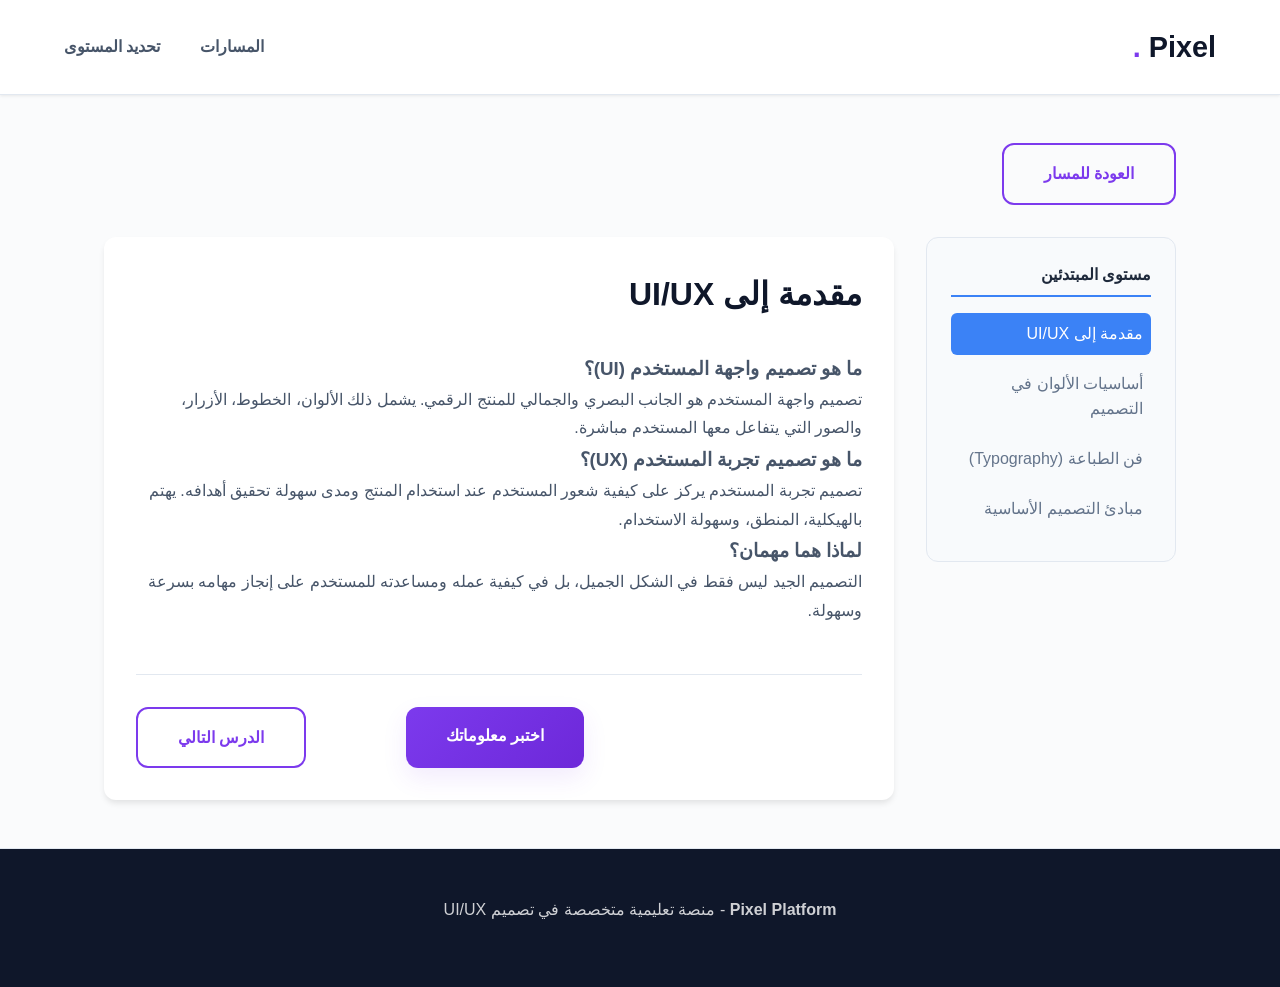
==== commit 790c3fde: "Add comprehensive lessons, dynamic content loading, and lesson-specific quizzes" ====
--- a/pages/lesson-detail.html
+++ b/pages/lesson-detail.html
@@ -5,6 +5,70 @@
     <meta name="viewport" content="width=device-width, initial-scale=1.0">
     <title>درس - Pixel</title>
     <link rel="stylesheet" href="../css/style.css">
+    <style>
+        .lesson-layout {
+            display: grid;
+            grid-template-columns: 250px 1fr;
+            gap: 2rem;
+            margin-top: 2rem;
+        }
+        .sidebar {
+            background: #f8fafc;
+            padding: 1.5rem;
+            border-radius: 12px;
+            border: 1px solid #e2e8f0;
+            height: fit-content;
+        }
+        .sidebar h4 {
+            margin-bottom: 1rem;
+            color: #1e293b;
+            border-bottom: 2px solid #3b82f6;
+            padding-bottom: 0.5rem;
+        }
+        .lesson-list {
+            list-style: none;
+            padding: 0;
+        }
+        .lesson-list li {
+            margin-bottom: 0.5rem;
+        }
+        .lesson-list a {
+            text-decoration: none;
+            color: #64748b;
+            display: block;
+            padding: 0.5rem;
+            border-radius: 6px;
+            transition: all 0.3s;
+        }
+        .lesson-list a:hover, .lesson-list a.active {
+            background: #3b82f6;
+            color: white;
+        }
+        .lesson-content-area {
+            background: white;
+            padding: 2rem;
+            border-radius: 12px;
+            box-shadow: 0 4px 6px -1px rgba(0, 0, 0, 0.1);
+        }
+        .lesson-nav {
+            display: flex;
+            justify-content: space-between;
+            margin-top: 3rem;
+            padding-top: 2rem;
+            border-top: 1px solid #e2e8f0;
+        }
+        @media (max-width: 768px) {
+            .lesson-layout {
+                grid-template-columns: 1fr;
+            }
+            .sidebar {
+                order: 2;
+            }
+            .lesson-content-area {
+                order: 1;
+            }
+        }
+    </style>
 </head>
 <body>
     <!-- Navigation -->
@@ -19,22 +83,33 @@
     </nav>
 
     <!-- Content -->
-    <div class="container" style="padding: 3rem 5%; max-width: 800px;">
-        <div style="margin-bottom: 2rem;">
-            <a href="levels.html" class="btn btn-secondary">العودة للمسارات</a>
+    <div class="container" style="padding: 3rem 5%;">
+        <div style="margin-bottom: 1rem;">
+            <a id="back-link" href="levels.html" class="btn btn-secondary">العودة للمسار</a>
         </div>
 
-        <div class="quiz-container">
-            <h1 id="lesson-title">درس تعليمي</h1>
-            
-            <div id="lesson-content" style="margin: 2rem 0; line-height: 1.8; color: #475569;">
-                <p>محتوى الدرس سيظهر هنا...</p>
-            </div>
+        <div class="lesson-layout">
+            <!-- Sidebar -->
+            <aside class="sidebar">
+                <h4 id="sidebar-title">قائمة الدروس</h4>
+                <ul class="lesson-list" id="lesson-list">
+                    <!-- Lessons will be loaded here -->
+                </ul>
+            </aside>
 
-            <div style="margin-top: 3rem; display: flex; gap: 1rem; flex-wrap: wrap;">
-                <a href="quiz.html" class="btn btn-primary">اختبر معلوماتك</a>
-                <a href="levels.html" class="btn btn-secondary">العودة</a>
-            </div>
+            <!-- Main Content -->
+            <main class="lesson-content-area">
+                <h1 id="lesson-title">جاري التحميل...</h1>
+                <div id="lesson-content" style="margin: 2rem 0; line-height: 1.8; color: #475569;">
+                    <p>محتوى الدرس سيظهر هنا...</p>
+                </div>
+
+                <div class="lesson-nav">
+                    <a id="prev-lesson" href="#" class="btn btn-secondary" style="visibility: hidden;">الدرس السابق</a>
+                    <a id="quiz-link" href="quiz.html" class="btn btn-primary">اختبر معلوماتك</a>
+                    <a id="next-lesson" href="#" class="btn btn-secondary" style="visibility: hidden;">الدرس التالي</a>
+                </div>
+            </main>
         </div>
     </div>
 
@@ -45,36 +120,61 @@
         </div>
     </footer>
 
+    <script src="../js/data.js"></script>
     <script>
-        const lessons = {
-            beginner: [
-                { title: "مقدمة إلى UI/UX", content: "تعلم الفرق بين UI و UX وأهمية كل منهما في التصميم الحديث." },
-                { title: "أساسيات الألوان", content: "فهم نظرية الألوان وكيفية اختيار الألوان المناسبة للتصميم." }
-            ],
-            intermediate: [
-                { title: "التصميم المتجاوب", content: "تعلم كيفية تصميم واجهات تعمل على جميع الأجهزة." },
-                { title: "تجربة المستخدم", content: "فهم احتياجات المستخدم وكيفية تحسين تجربته." }
-            ],
-            advanced: [
-                { title: "التصميم المتقدم", content: "تقنيات متقدمة في تصميم الواجهات والتفاعلات." },
-                { title: "الاختبار والتحسين", content: "كيفية اختبار التصاميم وتحسينها بناءً على ملاحظات المستخدمين." }
-            ]
-        };
-
         function loadLesson() {
             const params = new URLSearchParams(window.location.search);
-            const level = params.get('level') || 'beginner';
-            const lessonNum = parseInt(params.get('lesson')) || 1;
+            const levelKey = params.get('level') || 'beginner';
+            const lessonId = parseInt(params.get('lesson')) || 1;
 
-            const lesson = lessons[level] && lessons[level][lessonNum - 1];
-            
+            const level = pixelData.levels[levelKey];
+            if (!level) return;
+
+            const lessonIndex = level.lessons.findIndex(l => l.id === lessonId);
+            const lesson = level.lessons[lessonIndex];
+
             if (lesson) {
+                document.title = `${lesson.title} - Pixel`;
                 document.getElementById('lesson-title').textContent = lesson.title;
-                document.getElementById('lesson-content').innerHTML = `<p>${lesson.content}</p>`;
+                document.getElementById('lesson-content').innerHTML = lesson.content;
+                document.getElementById('sidebar-title').textContent = level.title;
+                document.getElementById('back-link').href = `levels.html?level=${levelKey}`;
+                document.getElementById('quiz-link').href = `quiz.html?level=${levelKey}&lesson=${lessonId}`;
+
+                // Load Sidebar
+                const list = document.getElementById('lesson-list');
+                list.innerHTML = '';
+                level.lessons.forEach(l => {
+                    const li = document.createElement('li');
+                    const a = document.createElement('a');
+                    a.href = `lesson-detail.html?level=${levelKey}&lesson=${l.id}`;
+                    a.textContent = l.title;
+                    if (l.id === lessonId) a.className = 'active';
+                    li.appendChild(a);
+                    list.appendChild(li);
+                });
+
+                // Navigation Buttons
+                const prevBtn = document.getElementById('prev-lesson');
+                const nextBtn = document.getElementById('next-lesson');
+
+                if (lessonIndex > 0) {
+                    prevBtn.href = `lesson-detail.html?level=${levelKey}&lesson=${level.lessons[lessonIndex - 1].id}`;
+                    prevBtn.style.visibility = 'visible';
+                } else {
+                    prevBtn.style.visibility = 'hidden';
+                }
+
+                if (lessonIndex < level.lessons.length - 1) {
+                    nextBtn.href = `lesson-detail.html?level=${levelKey}&lesson=${level.lessons[lessonIndex + 1].id}`;
+                    nextBtn.style.visibility = 'visible';
+                } else {
+                    nextBtn.style.visibility = 'hidden';
+                }
             }
         }
 
-        loadLesson();
+        window.onload = loadLesson;
     </script>
 </body>
 </html>
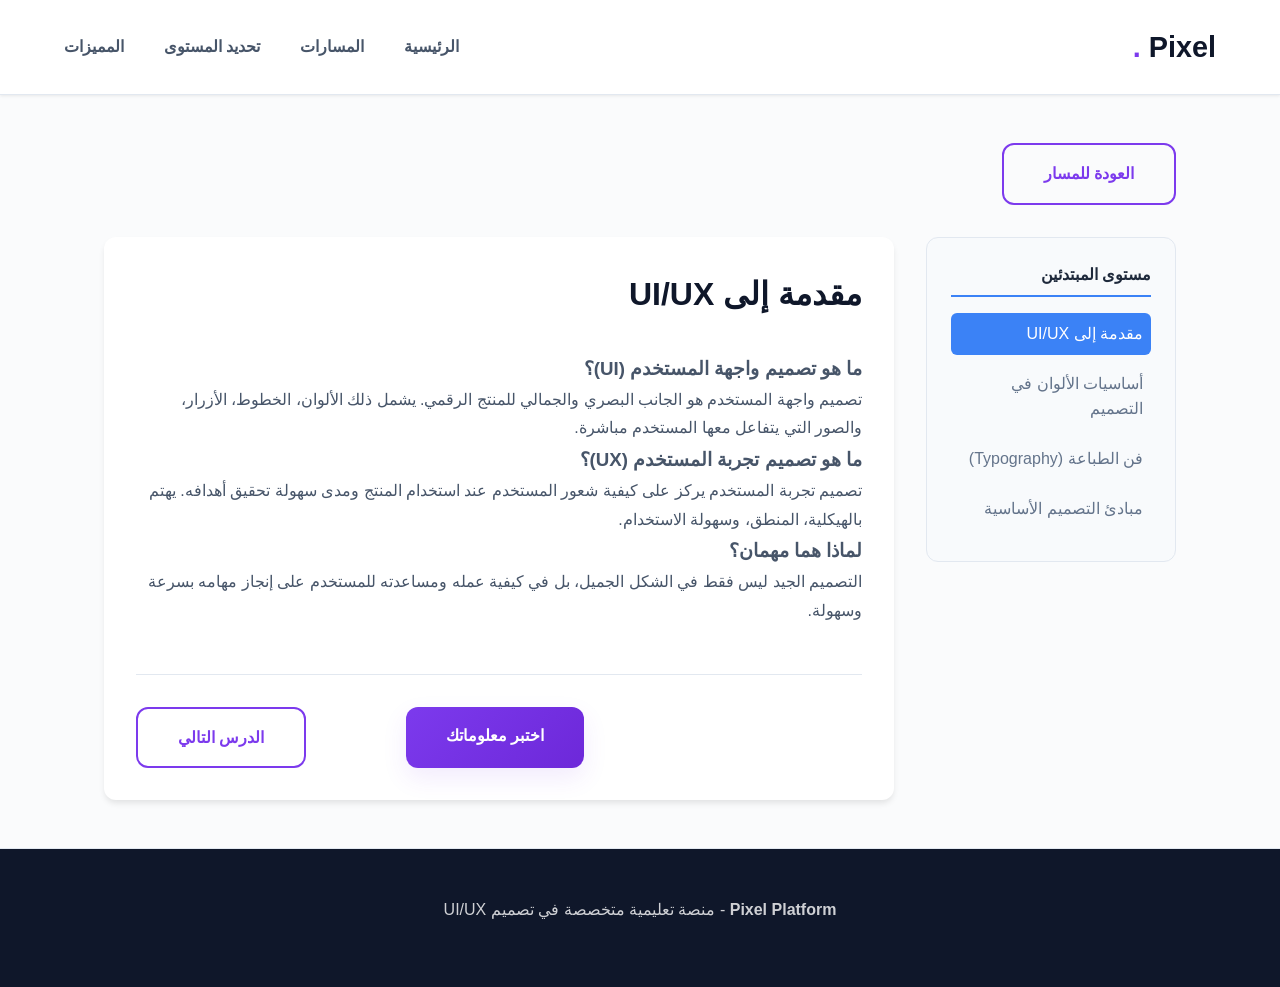
==== commit f3d1a28a: "Unify navbar across all pages (index, placement-test, levels, lesson-detail, quiz) for consistent na" ====
--- a/pages/lesson-detail.html
+++ b/pages/lesson-detail.html
@@ -77,8 +77,10 @@
             <span>Pixel</span><span>.</span>
         </a>
         <ul class="nav-links">
+            <li><a href="../index.html">الرئيسية</a></li>
             <li><a href="../index.html#levels">المسارات</a></li>
             <li><a href="placement-test.html">تحديد المستوى</a></li>
+            <li><a href="../index.html#features">المميزات</a></li>
         </ul>
     </nav>
 
--- a/css/style.css
+++ b/css/style.css
@@ -96,9 +96,48 @@
 
 /* Hero Section */
 .hero {
-    padding: 6rem 5%;
-    text-align: center;
-    background: linear-gradient(135deg, #ffffff 0%, var(--bg-main) 100%);
+    padding: 8rem 5%;
+    text-align: center;
+    background: 
+        radial-gradient(circle at 10% 20%, rgba(124, 58, 237, 0.05) 0%, transparent 40%),
+        radial-gradient(circle at 90% 80%, rgba(124, 58, 237, 0.05) 0%, transparent 40%),
+        linear-gradient(135deg, #ffffff 0%, var(--bg-main) 100%);
+    position: relative;
+    overflow: hidden;
+}
+
+.hero::before {
+    content: "";
+    position: absolute;
+    top: 0;
+    left: 0;
+    right: 0;
+    bottom: 0;
+    background-image: radial-gradient(var(--secondary) 0.5px, transparent 0.5px);
+    background-size: 30px 30px;
+    opacity: 0.1;
+    pointer-events: none;
+}
+
+.hero::after {
+    content: "";
+    position: absolute;
+    top: 50%;
+    left: 50%;
+    transform: translate(-50%, -50%) skewY(-2deg);
+    width: 90%;
+    max-width: 1000px;
+    height: 400px;
+    background: linear-gradient(135deg, rgba(124, 58, 237, 0.08) 0%, rgba(167, 139, 250, 0.05) 100%);
+    border-radius: 20px;
+    z-index: 1;
+    pointer-events: none;
+    box-shadow: 0 20px 60px rgba(124, 58, 237, 0.08);
+}
+
+.hero > * {
+    position: relative;
+    z-index: 2;
 }
 
 .hero h1 {
@@ -169,6 +208,86 @@
     padding: 0 5%;
 }
 
+/* Learning Objectives Section */
+.objectives {
+    padding: 5rem 5%;
+    background: linear-gradient(135deg, #f5f3ff 0%, white 100%);
+}
+
+.objectives h2 {
+    text-align: center;
+    font-size: 2.5rem;
+    margin-bottom: 1rem;
+    color: var(--text-dark);
+}
+
+.objectives-subtitle {
+    text-align: center;
+    color: var(--text-slate);
+    margin-bottom: 3rem;
+    max-width: 600px;
+    margin-left: auto;
+    margin-right: auto;
+    font-size: 1.1rem;
+}
+
+.objectives-grid {
+    display: grid;
+    grid-template-columns: repeat(auto-fit, minmax(280px, 1fr));
+    gap: 2rem;
+}
+
+.objective-card {
+    padding: 2rem;
+    background: white;
+    border-radius: 16px;
+    border: 2px solid var(--border-soft);
+    text-align: center;
+    transition: all 0.3s;
+    animation: slideUp 0.5s ease-out;
+    position: relative;
+}
+
+.objective-card::before {
+    content: "";
+    position: absolute;
+    top: 0;
+    left: 0;
+    right: 0;
+    height: 4px;
+    background: linear-gradient(90deg, var(--secondary), #a78bfa);
+    border-radius: 16px 16px 0 0;
+    opacity: 0;
+    transition: opacity 0.3s;
+}
+
+.objective-card:hover {
+    transform: translateY(-8px);
+    box-shadow: var(--shadow-md);
+    border-color: var(--secondary);
+}
+
+.objective-card:hover::before {
+    opacity: 1;
+}
+
+.objective-icon {
+    font-size: 2.5rem;
+    margin-bottom: 1rem;
+}
+
+.objective-card h3 {
+    font-size: 1.2rem;
+    margin-bottom: 0.8rem;
+    color: var(--text-dark);
+}
+
+.objective-card p {
+    color: var(--text-slate);
+    line-height: 1.7;
+    font-size: 0.95rem;
+}
+
 /* Features Grid */
 .features {
     padding: 5rem 5%;
@@ -383,7 +502,8 @@
     }
     
     .features-grid,
-    .levels-grid {
+    .levels-grid,
+    .objectives-grid {
         grid-template-columns: 1fr;
     }
     
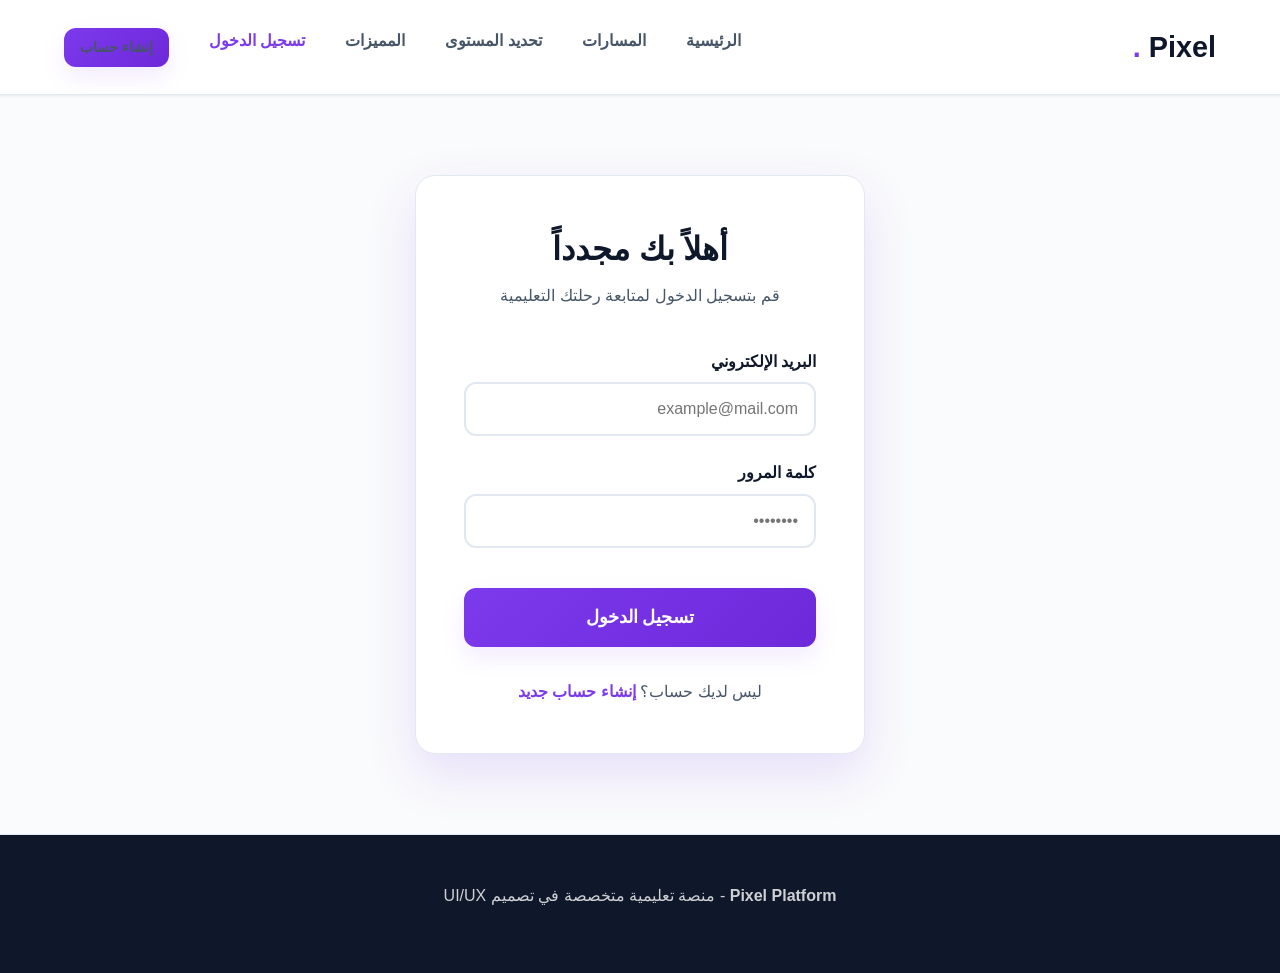
==== commit 04a713bb: "Add login and signup pages with content protection" ====
--- a/pages/lesson-detail.html
+++ b/pages/lesson-detail.html
@@ -123,7 +123,11 @@
     </footer>
 
     <script src="../js/data.js"></script>
+    <script src="../js/auth.js"></script>
     <script>
+        // Protect this page
+        auth.protectPage();
+
         function loadLesson() {
             const params = new URLSearchParams(window.location.search);
             const levelKey = params.get('level') || 'beginner';
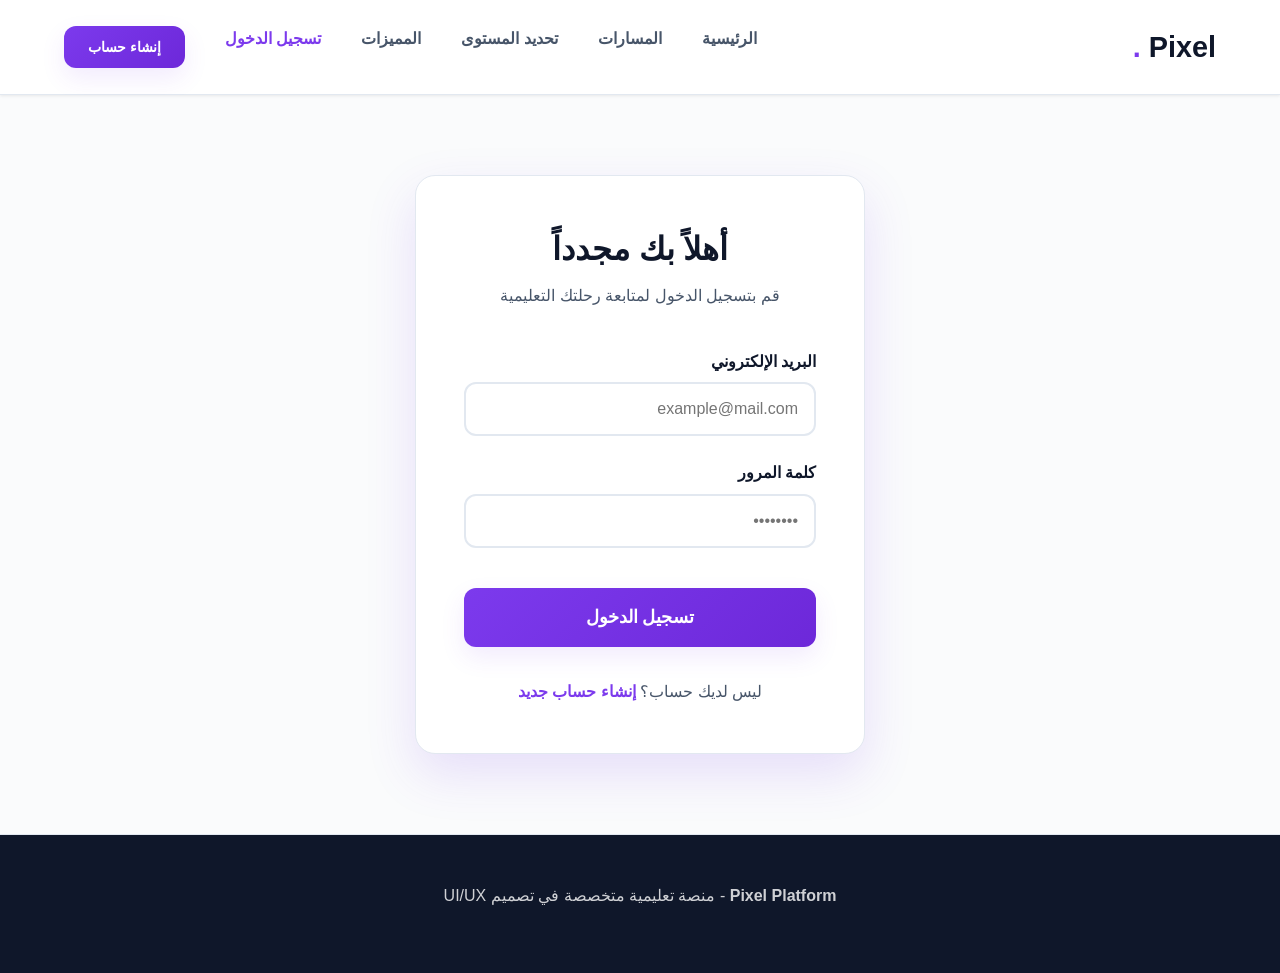
==== commit c1ddee9a: "Improve and refine all icons across the website for better consistency and modern look" ====
--- a/pages/lesson-detail.html
+++ b/pages/lesson-detail.html
@@ -5,6 +5,7 @@
     <meta name="viewport" content="width=device-width, initial-scale=1.0">
     <title>درس - Pixel</title>
     <link rel="stylesheet" href="../css/style.css">
+    <link rel="stylesheet" href="https://cdnjs.cloudflare.com/ajax/libs/font-awesome/6.4.0/css/all.min.css">
     <style>
         .lesson-layout {
             display: grid;
@@ -154,7 +155,7 @@
                     const li = document.createElement('li');
                     const a = document.createElement('a');
                     a.href = `lesson-detail.html?level=${levelKey}&lesson=${l.id}`;
-                    a.textContent = l.title;
+                    a.innerHTML = `<i class="fa-solid fa-book-bookmark" style="margin-left: 8px; font-size: 0.9rem; opacity: 0.7;"></i> ${l.title}`;
                     if (l.id === lessonId) a.className = 'active';
                     li.appendChild(a);
                     list.appendChild(li);
--- a/css/style.css
+++ b/css/style.css
@@ -274,6 +274,11 @@
 .objective-icon {
     font-size: 2.5rem;
     margin-bottom: 1rem;
+    color: var(--secondary);
+    height: 60px;
+    display: flex;
+    align-items: center;
+    justify-content: center;
 }
 
 .objective-card h3 {
@@ -325,6 +330,11 @@
 .feature-icon {
     font-size: 2.5rem;
     margin-bottom: 1rem;
+    color: var(--secondary);
+    height: 60px;
+    display: flex;
+    align-items: center;
+    justify-content: center;
 }
 
 .feature-card h3 {
@@ -386,6 +396,11 @@
 .level-icon {
     font-size: 3rem;
     margin-bottom: 1.5rem;
+    color: var(--secondary);
+    height: 80px;
+    display: flex;
+    align-items: center;
+    justify-content: center;
 }
 
 .level-card h3 {
